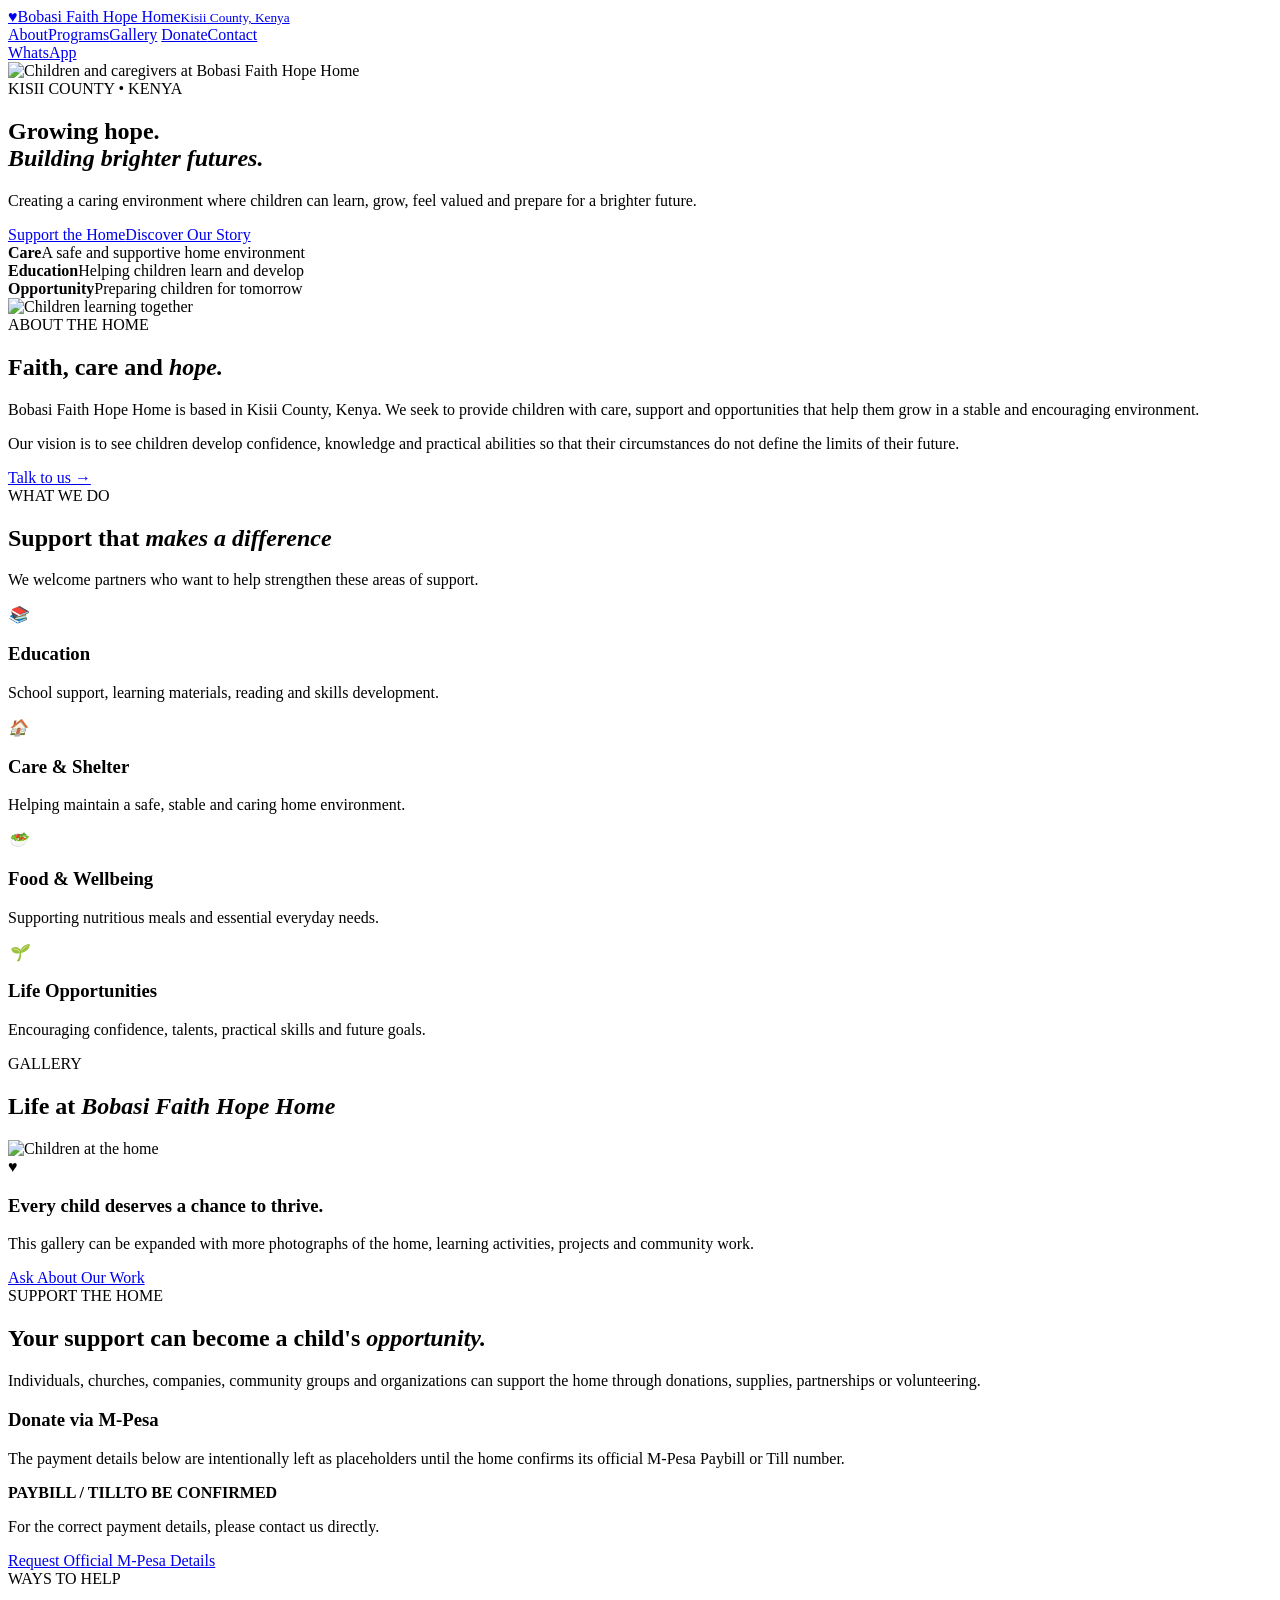
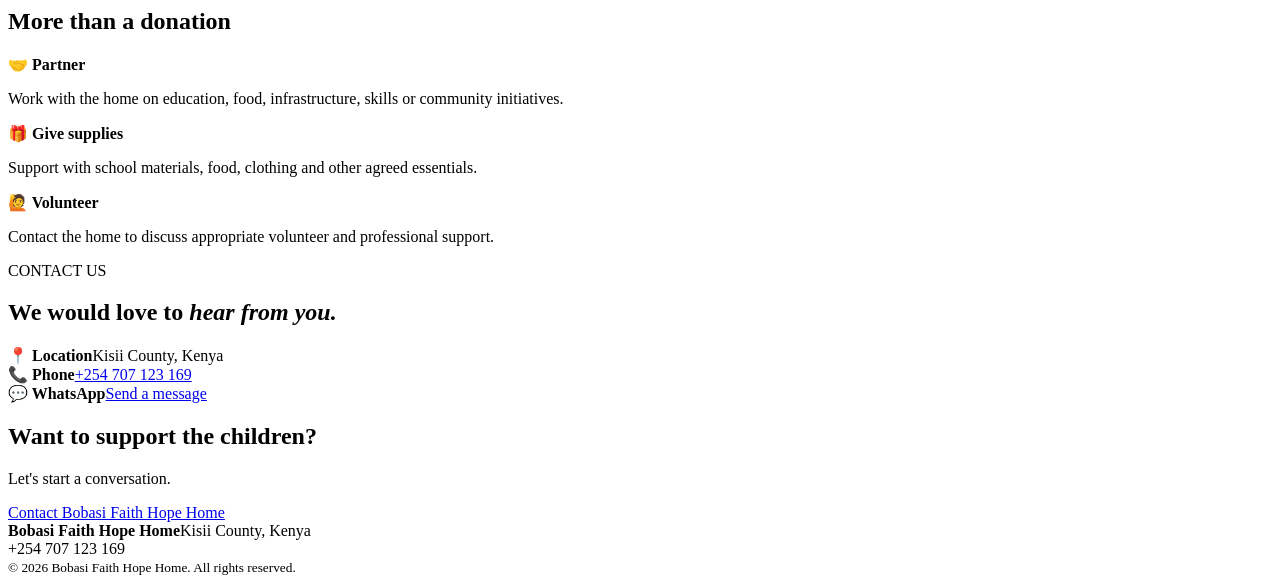
==== index.html @ 1022d913 "Add index.html" ====
<!doctype html>
<html lang="en">
<head>
<meta charset="utf-8">
<meta name="viewport" content="width=device-width,initial-scale=1">
<title>Bobasi Faith Hope Home | Kisii County</title>
<meta name="description" content="Bobasi Faith Hope Home — a community home in Kisii County, Kenya supporting children with care, education and hope.">
<link rel="stylesheet" href="style.css">
</head>
<body>
<header class="top">
  <div class="nav">
    <a class="logo" href="#home"><b>♥</b><span>Bobasi Faith Hope Home<small>Kisii County, Kenya</small></span></a>
    <nav>
      <a href="#about">About</a><a href="#programs">Programs</a><a href="#gallery">Gallery</a>
      <a href="#donate">Donate</a><a href="#contact">Contact</a>
    </nav>
    <a class="btn small" href="https://wa.me/254707123169" target="_blank">WhatsApp</a>
  </div>
</header>
<main>
<section class="hero" id="home">
  <img src="assets/home-children.jpg" alt="Children and caregivers at Bobasi Faith Hope Home">
  <div class="shade"></div>
  <div class="heroText">
    <div class="tag">KISII COUNTY • KENYA</div>
    <h1>Growing hope.<br><em>Building brighter futures.</em></h1>
    <p>Creating a caring environment where children can learn, grow, feel valued and prepare for a brighter future.</p>
    <div class="actions"><a class="btn" href="#donate">Support the Home</a><a class="btn ghost" href="#about">Discover Our Story</a></div>
  </div>
</section>
<section class="trust">
  <div><strong>Care</strong><span>A safe and supportive home environment</span></div>
  <div><strong>Education</strong><span>Helping children learn and develop</span></div>
  <div><strong>Opportunity</strong><span>Preparing children for tomorrow</span></div>
</section>
<section class="section split" id="about">
  <div class="photo"><img src="assets/home-children.jpg" alt="Children learning together"></div>
  <div>
    <div class="tag dark">ABOUT THE HOME</div>
    <h2>Faith, care and <em>hope.</em></h2>
    <p>Bobasi Faith Hope Home is based in Kisii County, Kenya. We seek to provide children with care, support and opportunities that help them grow in a stable and encouraging environment.</p>
    <p>Our vision is to see children develop confidence, knowledge and practical abilities so that their circumstances do not define the limits of their future.</p>
    <a class="link" href="#contact">Talk to us →</a>
  </div>
</section>
<section class="section pale" id="programs">
  <div class="center"><div class="tag dark">WHAT WE DO</div><h2>Support that <em>makes a difference</em></h2><p>We welcome partners who want to help strengthen these areas of support.</p></div>
  <div class="cards">
    <article><i>📚</i><h3>Education</h3><p>School support, learning materials, reading and skills development.</p></article>
    <article><i>🏠</i><h3>Care & Shelter</h3><p>Helping maintain a safe, stable and caring home environment.</p></article>
    <article><i>🥗</i><h3>Food & Wellbeing</h3><p>Supporting nutritious meals and essential everyday needs.</p></article>
    <article><i>🌱</i><h3>Life Opportunities</h3><p>Encouraging confidence, talents, practical skills and future goals.</p></article>
  </div>
</section>
<section class="section" id="gallery">
  <div class="center"><div class="tag dark">GALLERY</div><h2>Life at <em>Bobasi Faith Hope Home</em></h2></div>
  <div class="gallery"><img src="assets/home-children.jpg" alt="Children at the home"><div class="galleryCard"><span>♥</span><h3>Every child deserves a chance to thrive.</h3><p>This gallery can be expanded with more photographs of the home, learning activities, projects and community work.</p><a class="btn" href="https://wa.me/254707123169?text=Hello%20Bobasi%20Faith%20Hope%20Home%2C%20I%20would%20like%20to%20share%20or%20request%20more%20information%20about%20the%20home." target="_blank">Ask About Our Work</a></div></div>
</section>
<section class="donate" id="donate">
  <div class="donateInner">
    <div>
      <div class="tag">SUPPORT THE HOME</div>
      <h2>Your support can become a child's <em>opportunity.</em></h2>
      <p>Individuals, churches, companies, community groups and organizations can support the home through donations, supplies, partnerships or volunteering.</p>
    </div>
    <div class="donateBox">
      <h3>Donate via M-Pesa</h3>
      <p class="note">The payment details below are intentionally left as placeholders until the home confirms its official M-Pesa Paybill or Till number.</p>
      <div class="mpesa"><b>PAYBILL / TILL</b><strong>TO BE CONFIRMED</strong></div>
      <p>For the correct payment details, please contact us directly.</p>
      <a class="btn" href="https://wa.me/254707123169?text=Hello%20Bobasi%20Faith%20Hope%20Home%2C%20please%20send%20me%20the%20official%20M-Pesa%20donation%20details." target="_blank">Request Official M-Pesa Details</a>
    </div>
  </div>
</section>
<section class="section">
  <div class="center"><div class="tag dark">WAYS TO HELP</div><h2>More than a donation</h2></div>
  <div class="help">
    <div><b>🤝 Partner</b><p>Work with the home on education, food, infrastructure, skills or community initiatives.</p></div>
    <div><b>🎁 Give supplies</b><p>Support with school materials, food, clothing and other agreed essentials.</p></div>
    <div><b>🙋 Volunteer</b><p>Contact the home to discuss appropriate volunteer and professional support.</p></div>
  </div>
</section>
<section class="contact" id="contact">
  <div class="section">
    <div class="center"><div class="tag">CONTACT US</div><h2>We would love to <em>hear from you.</em></h2></div>
    <div class="contactGrid">
      <div><b>📍 Location</b><span>Kisii County, Kenya</span></div>
      <div><b>📞 Phone</b><a href="tel:+254707123169">+254 707 123 169</a></div>
      <div><b>💬 WhatsApp</b><a href="https://wa.me/254707123169" target="_blank">Send a message</a></div>
    </div>
  </div>
</section>
<section class="cta"><h2>Want to support the children?</h2><p>Let's start a conversation.</p><a class="btn" href="https://wa.me/254707123169?text=Hello%20Bobasi%20Faith%20Hope%20Home%2C%20I%20would%20like%20to%20support%20the%20children." target="_blank">Contact Bobasi Faith Hope Home</a></section>
</main>
<footer><div><b>Bobasi Faith Hope Home</b><span>Kisii County, Kenya</span></div><div>+254 707 123 169</div><small>© 2026 Bobasi Faith Hope Home. All rights reserved.</small></footer>
</body>
</html>
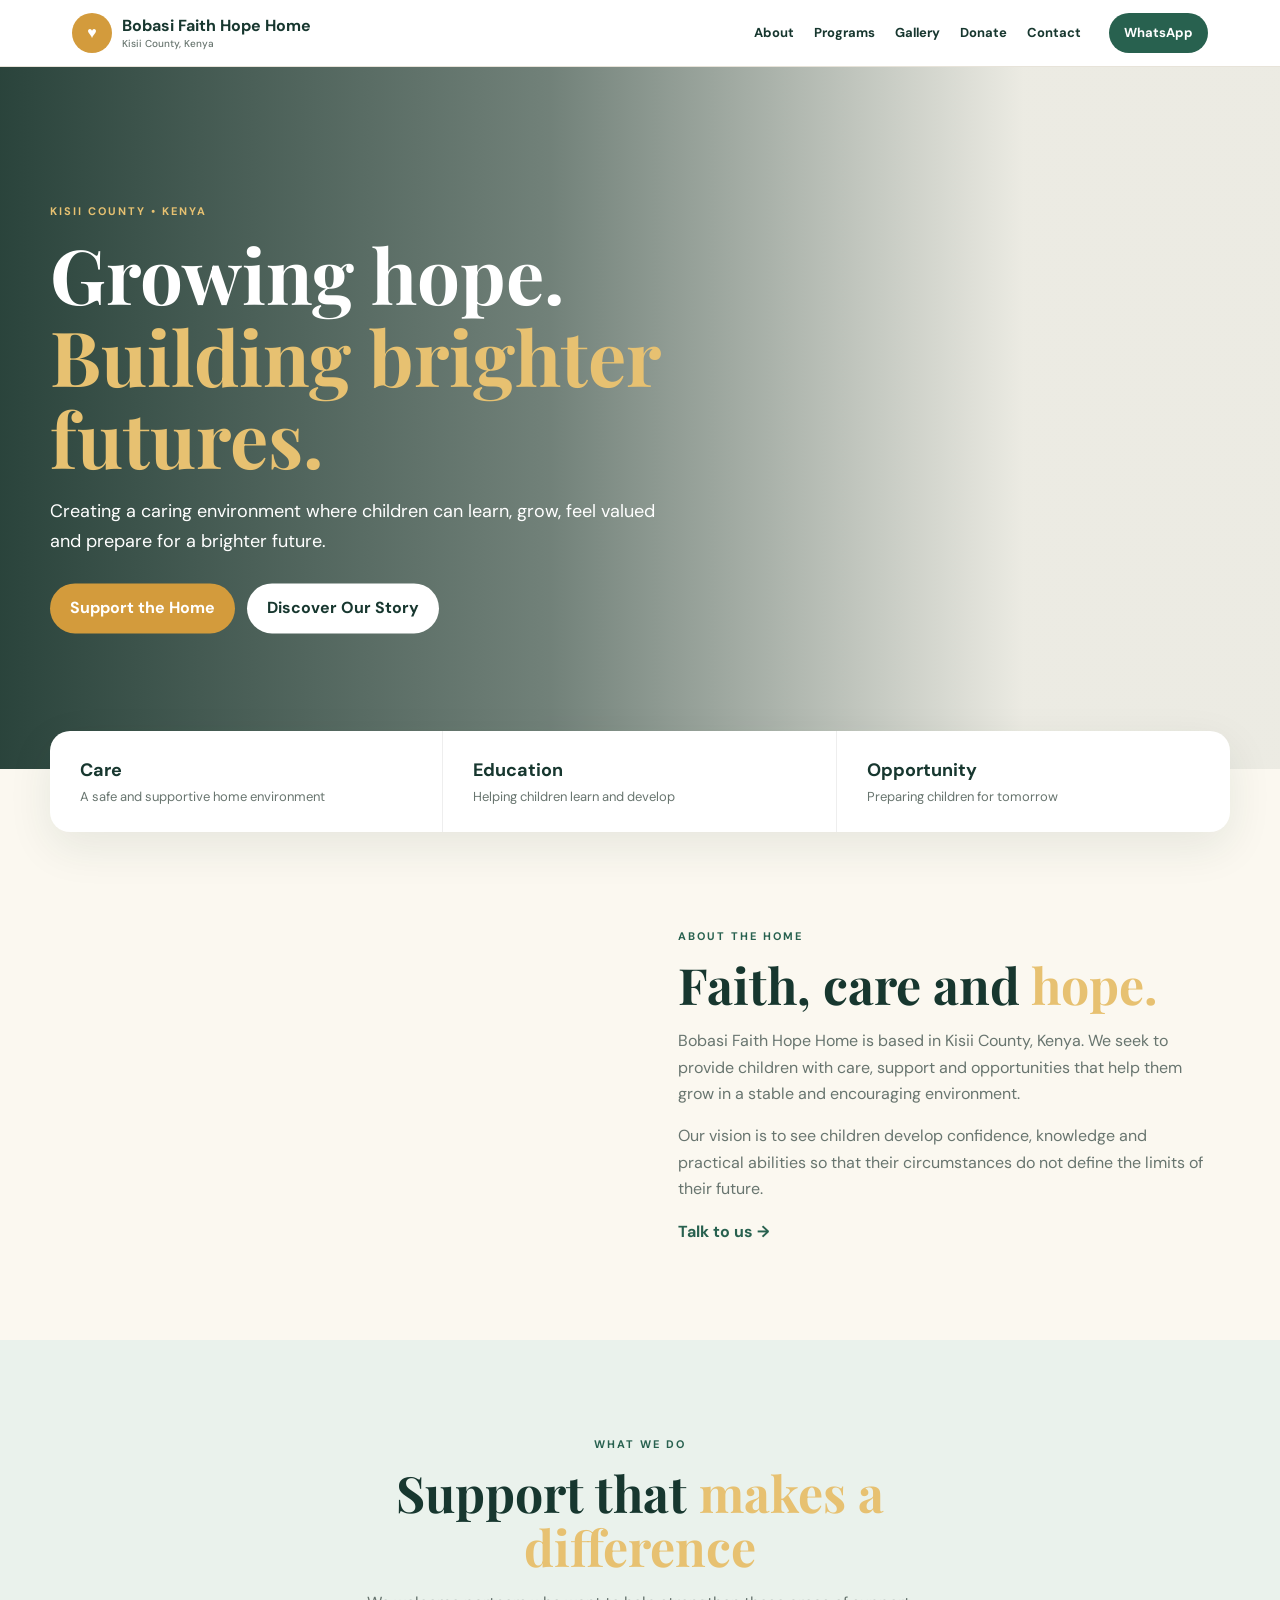
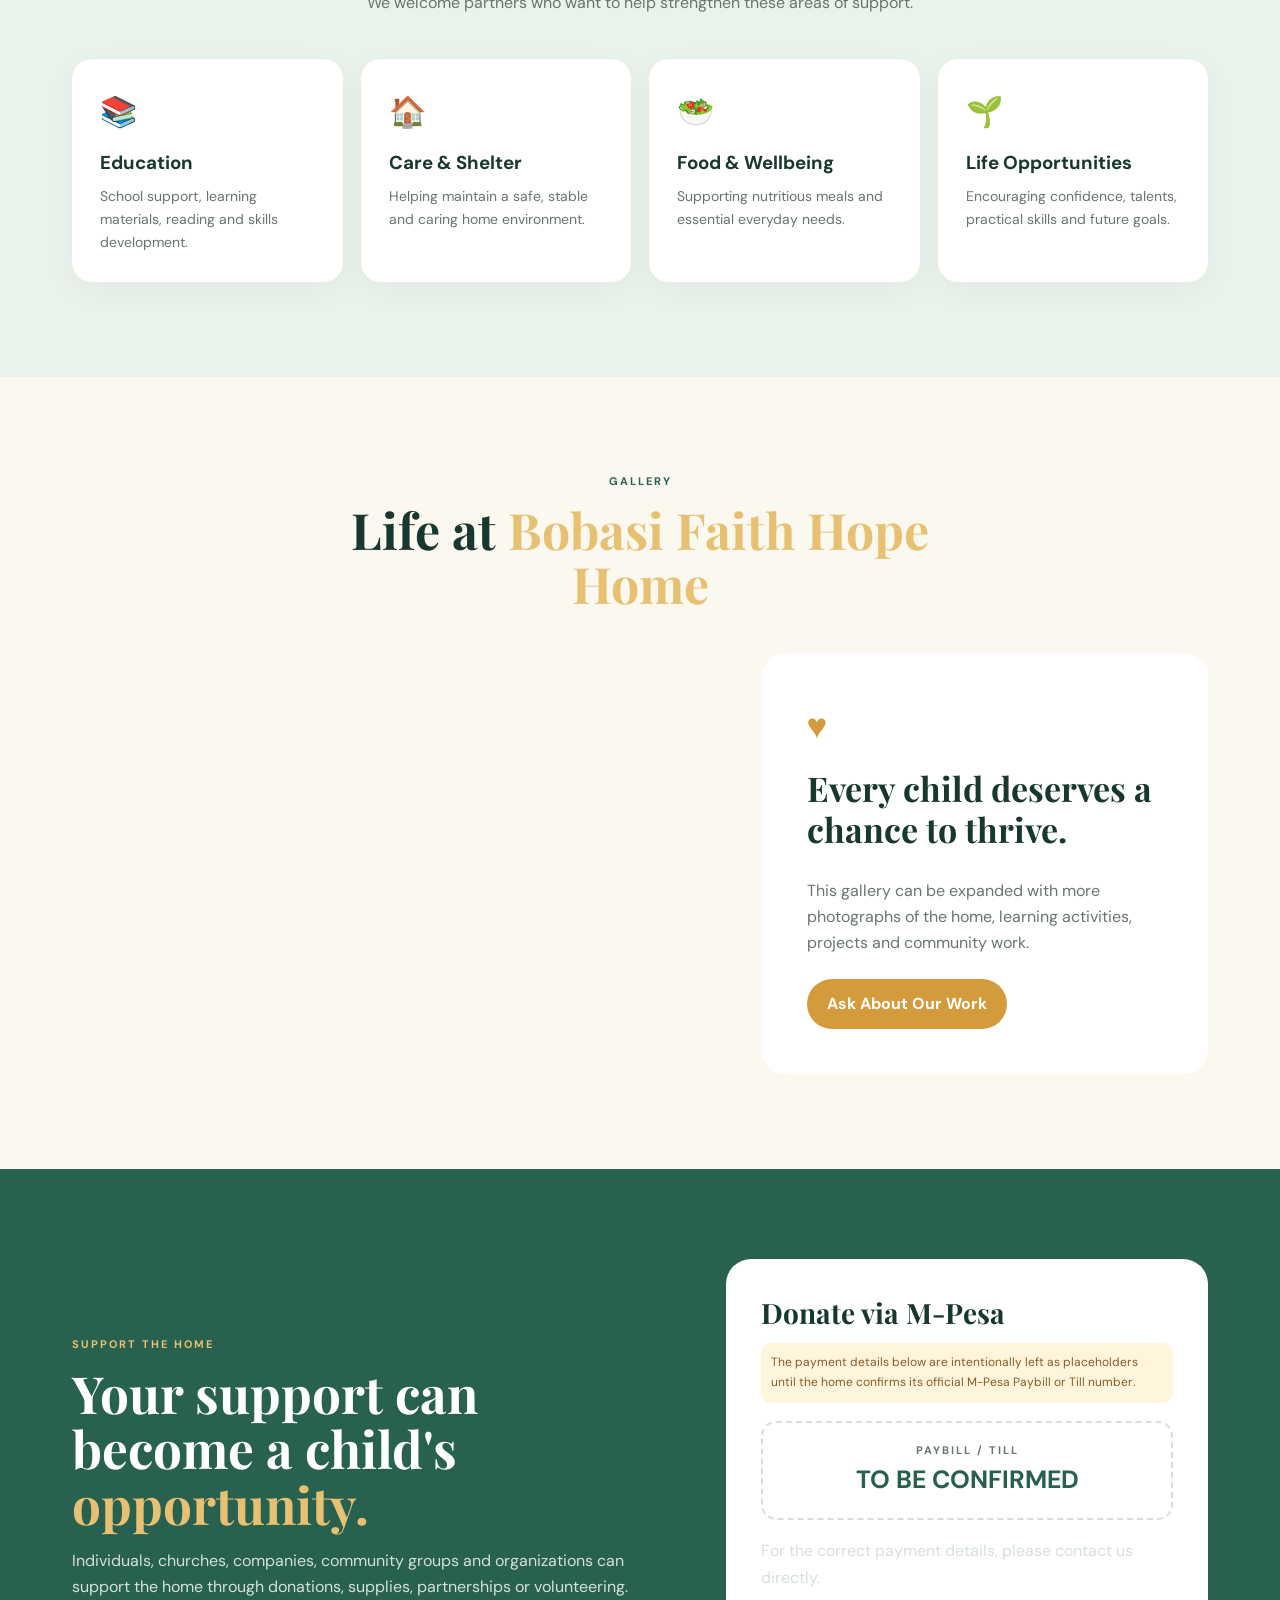
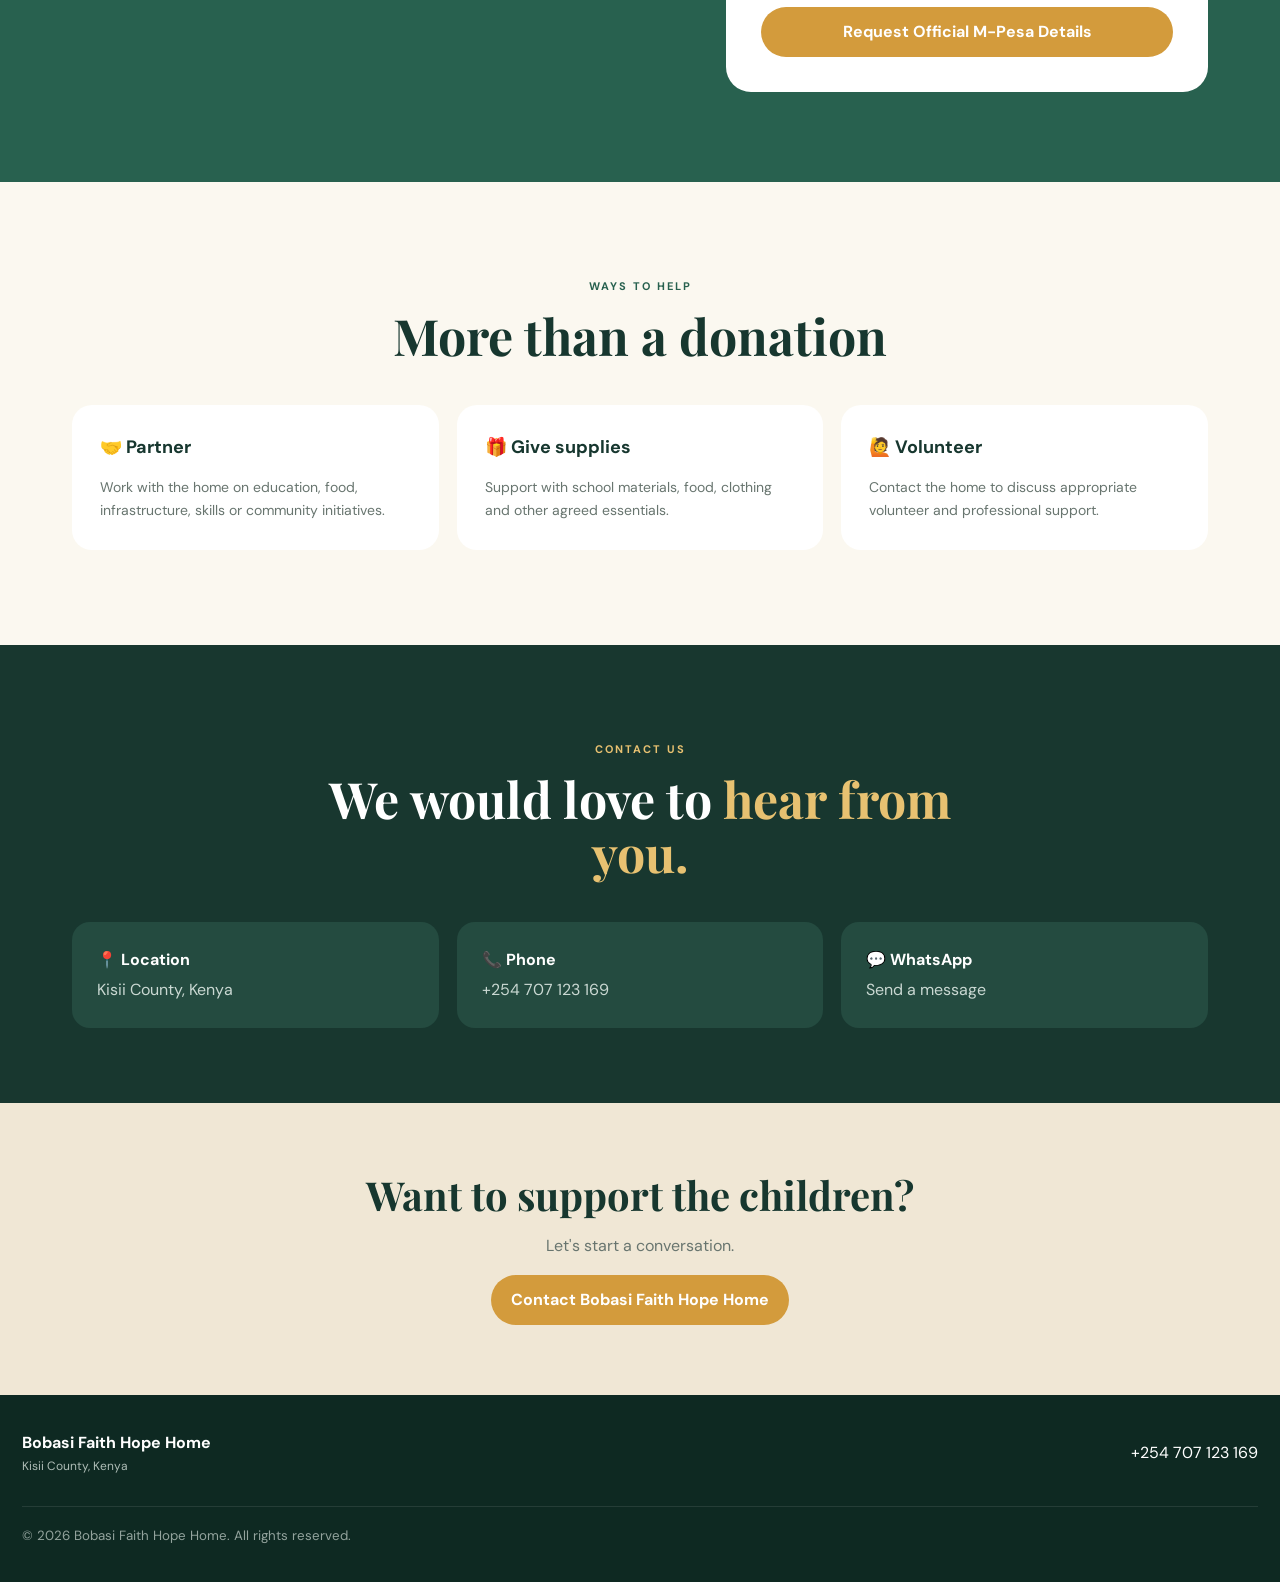
==== commit a7d55cfa: "Make homepage work without missing image" ====
--- a/index.html
+++ b/index.html
@@ -20,7 +20,7 @@
 </header>
 <main>
 <section class="hero" id="home">
-  <img src="assets/home-children.jpg" alt="Children and caregivers at Bobasi Faith Hope Home">
+  <div class="heroVisual" aria-label="Bobasi Faith Hope Home"></div>
   <div class="shade"></div>
   <div class="heroText">
     <div class="tag">KISII COUNTY • KENYA</div>
@@ -35,7 +35,7 @@
   <div><strong>Opportunity</strong><span>Preparing children for tomorrow</span></div>
 </section>
 <section class="section split" id="about">
-  <div class="photo"><img src="assets/home-children.jpg" alt="Children learning together"></div>
+  <div class="photo photoVisual" aria-label="Bobasi Faith Hope Home"></div>
   <div>
     <div class="tag dark">ABOUT THE HOME</div>
     <h2>Faith, care and <em>hope.</em></h2>
@@ -55,7 +55,7 @@
 </section>
 <section class="section" id="gallery">
   <div class="center"><div class="tag dark">GALLERY</div><h2>Life at <em>Bobasi Faith Hope Home</em></h2></div>
-  <div class="gallery"><img src="assets/home-children.jpg" alt="Children at the home"><div class="galleryCard"><span>♥</span><h3>Every child deserves a chance to thrive.</h3><p>This gallery can be expanded with more photographs of the home, learning activities, projects and community work.</p><a class="btn" href="https://wa.me/254707123169?text=Hello%20Bobasi%20Faith%20Hope%20Home%2C%20I%20would%20like%20to%20share%20or%20request%20more%20information%20about%20the%20home." target="_blank">Ask About Our Work</a></div></div>
+  <div class="gallery"><div class="galleryVisual" aria-label="Bobasi Faith Hope Home"></div><div class="galleryCard"><span>♥</span><h3>Every child deserves a chance to thrive.</h3><p>This gallery can be expanded with more photographs of the home, learning activities, projects and community work.</p><a class="btn" href="https://wa.me/254707123169?text=Hello%20Bobasi%20Faith%20Hope%20Home%2C%20I%20would%20like%20to%20share%20or%20request%20more%20information%20about%20the%20home." target="_blank">Ask About Our Work</a></div></div>
 </section>
 <section class="donate" id="donate">
   <div class="donateInner">
--- a/style.css
+++ b/style.css
@@ -0,0 +1,5 @@
+@import url('https://fonts.googleapis.com/css2?family=DM+Sans:wght@400;500;600;700&family=Playfair+Display:wght@600;700&display=swap');
+:root{--ink:#17372f;--green:#28614f;--gold:#d39b3c;--cream:#fbf8f0;--pale:#eaf2ec;--muted:#68756f}
+*{box-sizing:border-box}html{scroll-behavior:smooth}body{margin:0;font-family:"DM Sans",Arial,sans-serif;color:var(--ink);background:var(--cream);line-height:1.65}.top{position:sticky;top:0;z-index:50;background:#fffffff2;backdrop-filter:blur(10px);border-bottom:1px solid #e7e3d9}.nav{max-width:1180px;margin:auto;padding:13px 22px;display:flex;align-items:center;gap:28px}.logo{display:flex;align-items:center;gap:10px;text-decoration:none;color:var(--ink);font-weight:700;line-height:1.1}.logo b{display:grid;place-items:center;width:40px;height:40px;border-radius:50%;background:var(--gold);color:white}.logo small{display:block;color:var(--muted);font-size:10px;margin-top:4px;font-weight:500}.nav nav{margin-left:auto;display:flex;gap:20px}.nav nav a{color:var(--ink);text-decoration:none;font-size:13px;font-weight:700}.btn{display:inline-flex;align-items:center;justify-content:center;background:var(--gold);color:#fff;text-decoration:none;border-radius:999px;padding:12px 20px;font-weight:700;border:0}.btn.small{padding:9px 15px;font-size:13px;background:var(--green)}.btn.ghost{background:#fff;color:var(--ink)}.hero{height:min(720px,78vh);min-height:570px;position:relative;overflow:hidden}.hero>img{width:100%;height:100%;object-fit:cover}.shade{position:absolute;inset:0;background:linear-gradient(90deg,#09271fdc 0%,#09271f91 43%,#09271f10 80%)}.heroText{position:absolute;z-index:2;top:50%;transform:translateY(-50%);left:max(22px,calc((100% - 1180px)/2));max-width:680px;color:#fff}.tag{letter-spacing:2px;font-size:11px;font-weight:700;color:#e7c171;margin-bottom:13px}.tag.dark{color:var(--green)}h1,h2{font-family:"Playfair Display",serif;line-height:1.08;margin:0}h1{font-size:clamp(44px,6vw,76px)}h1 em,h2 em{font-style:normal;color:#e7c171}.heroText p{font-size:18px;max-width:620px}.actions{display:flex;gap:12px;margin-top:26px}.trust{max-width:1180px;margin:-38px auto 0;position:relative;z-index:5;background:white;border-radius:20px;box-shadow:0 15px 45px #17372f17;display:grid;grid-template-columns:repeat(3,1fr);overflow:hidden}.trust div{padding:25px 30px;border-right:1px solid #eee}.trust div:last-child{border:0}.trust strong,.trust span{display:block}.trust strong{font-size:18px}.trust span{font-size:13px;color:var(--muted)}.section{max-width:1180px;margin:auto;padding:95px 22px}.split{display:grid;grid-template-columns:1fr 1fr;gap:75px;align-items:center}.photo{overflow:hidden;border-radius:25px;box-shadow:0 15px 45px #17372f18}.photo img{width:100%;display:block;aspect-ratio:4/3;object-fit:cover}.section h2,.center h2{font-size:clamp(35px,4vw,50px)}.section p{color:var(--muted)}.link{color:var(--green);font-weight:700;text-decoration:none}.pale{max-width:none;background:var(--pale);padding-left:max(22px,calc((100% - 1136px)/2));padding-right:max(22px,calc((100% - 1136px)/2))}.center{text-align:center;max-width:700px;margin:0 auto 42px}.center p{margin-bottom:0}.cards{display:grid;grid-template-columns:repeat(4,1fr);gap:18px}.cards article{background:white;border-radius:20px;padding:28px;box-shadow:0 8px 30px #17372f0b}.cards i{font-style:normal;font-size:30px}.cards h3{margin:12px 0 6px}.cards p{font-size:14px;margin:0}.gallery{display:grid;grid-template-columns:1.5fr 1fr;gap:20px}.gallery>img{width:100%;height:100%;min-height:430px;object-fit:cover;border-radius:24px}.galleryCard{background:#fff;border-radius:24px;padding:45px;display:flex;flex-direction:column;justify-content:center}.galleryCard span{font-size:35px;color:var(--gold)}.galleryCard h3{font:700 34px/1.2 "Playfair Display",serif;margin:12px 0}.galleryCard p{margin-bottom:22px}.galleryCard .btn{align-self:flex-start}.donate{background:var(--green);color:white}.donateInner{max-width:1180px;margin:auto;padding:90px 22px;display:grid;grid-template-columns:1.1fr .9fr;gap:65px;align-items:center}.donate h2{font-size:clamp(36px,4vw,54px)}.donate p{color:#d6e0db}.donateBox{background:white;color:var(--ink);padding:35px;border-radius:25px}.donateBox h3{font:700 28px "Playfair Display",serif;margin:0}.donateBox .note{font-size:12px;color:#8a5b25;background:#fff4dc;padding:10px;border-radius:10px}.mpesa{border:2px dashed #d7ddd8;border-radius:15px;padding:18px;text-align:center;margin:18px 0}.mpesa b{display:block;font-size:11px;letter-spacing:2px;color:var(--muted)}.mpesa strong{font-size:25px;color:var(--green)}.donateBox .btn{width:100%}.help{display:grid;grid-template-columns:repeat(3,1fr);gap:18px}.help>div{background:white;border-radius:20px;padding:28px}.help b{font-size:18px}.help p{font-size:14px;margin-bottom:0}.contact{background:#18372f;color:white}.contact .section{padding-bottom:75px}.contact h2{color:white}.contactGrid{display:grid;grid-template-columns:repeat(3,1fr);gap:18px}.contactGrid>div{background:#244b40;padding:25px;border-radius:18px}.contactGrid b,.contactGrid span,.contactGrid a{display:block}.contactGrid span,.contactGrid a{color:#cad8d2;text-decoration:none;margin-top:4px}.cta{text-align:center;padding:70px 22px;background:#f0e7d5}.cta h2{font-size:40px}.cta p{color:var(--muted)}footer{background:#0e2922;color:white;padding:35px 22px;display:flex;align-items:center;gap:30px;flex-wrap:wrap}footer div:first-child{margin-right:auto}footer span{display:block;color:#aebcb6;font-size:12px}footer small{width:100%;border-top:1px solid #ffffff18;padding-top:18px;color:#93a39d}
+@media(max-width:900px){.nav nav{display:none}.nav .btn{margin-left:auto}.trust{margin:0 18px;grid-template-columns:1fr}.trust div{border-right:0;border-bottom:1px solid #eee}.split,.donateInner{grid-template-columns:1fr;gap:35px}.cards{grid-template-columns:repeat(2,1fr)}.gallery{grid-template-columns:1fr}.help,.contactGrid{grid-template-columns:1fr}.gallery>img{min-height:320px}.donateInner{padding-top:70px;padding-bottom:70px}}
+@media(max-width:560px){.nav{padding:10px 15px}.logo{font-size:13px}.hero{min-height:620px}.shade{background:linear-gradient(90deg,#09271fe8,#09271f35)}.heroText{left:20px;right:20px}.heroText p{font-size:16px}.actions{flex-direction:column;align-items:flex-start}.section{padding:65px 18px}.cards{grid-template-columns:1fr}.donateInner{padding-left:18px;padding-right:18px}.galleryCard,.donateBox{padding:28px}footer{flex-direction:column;align-items:flex-start}footer div:first-child{margin-right:0}}
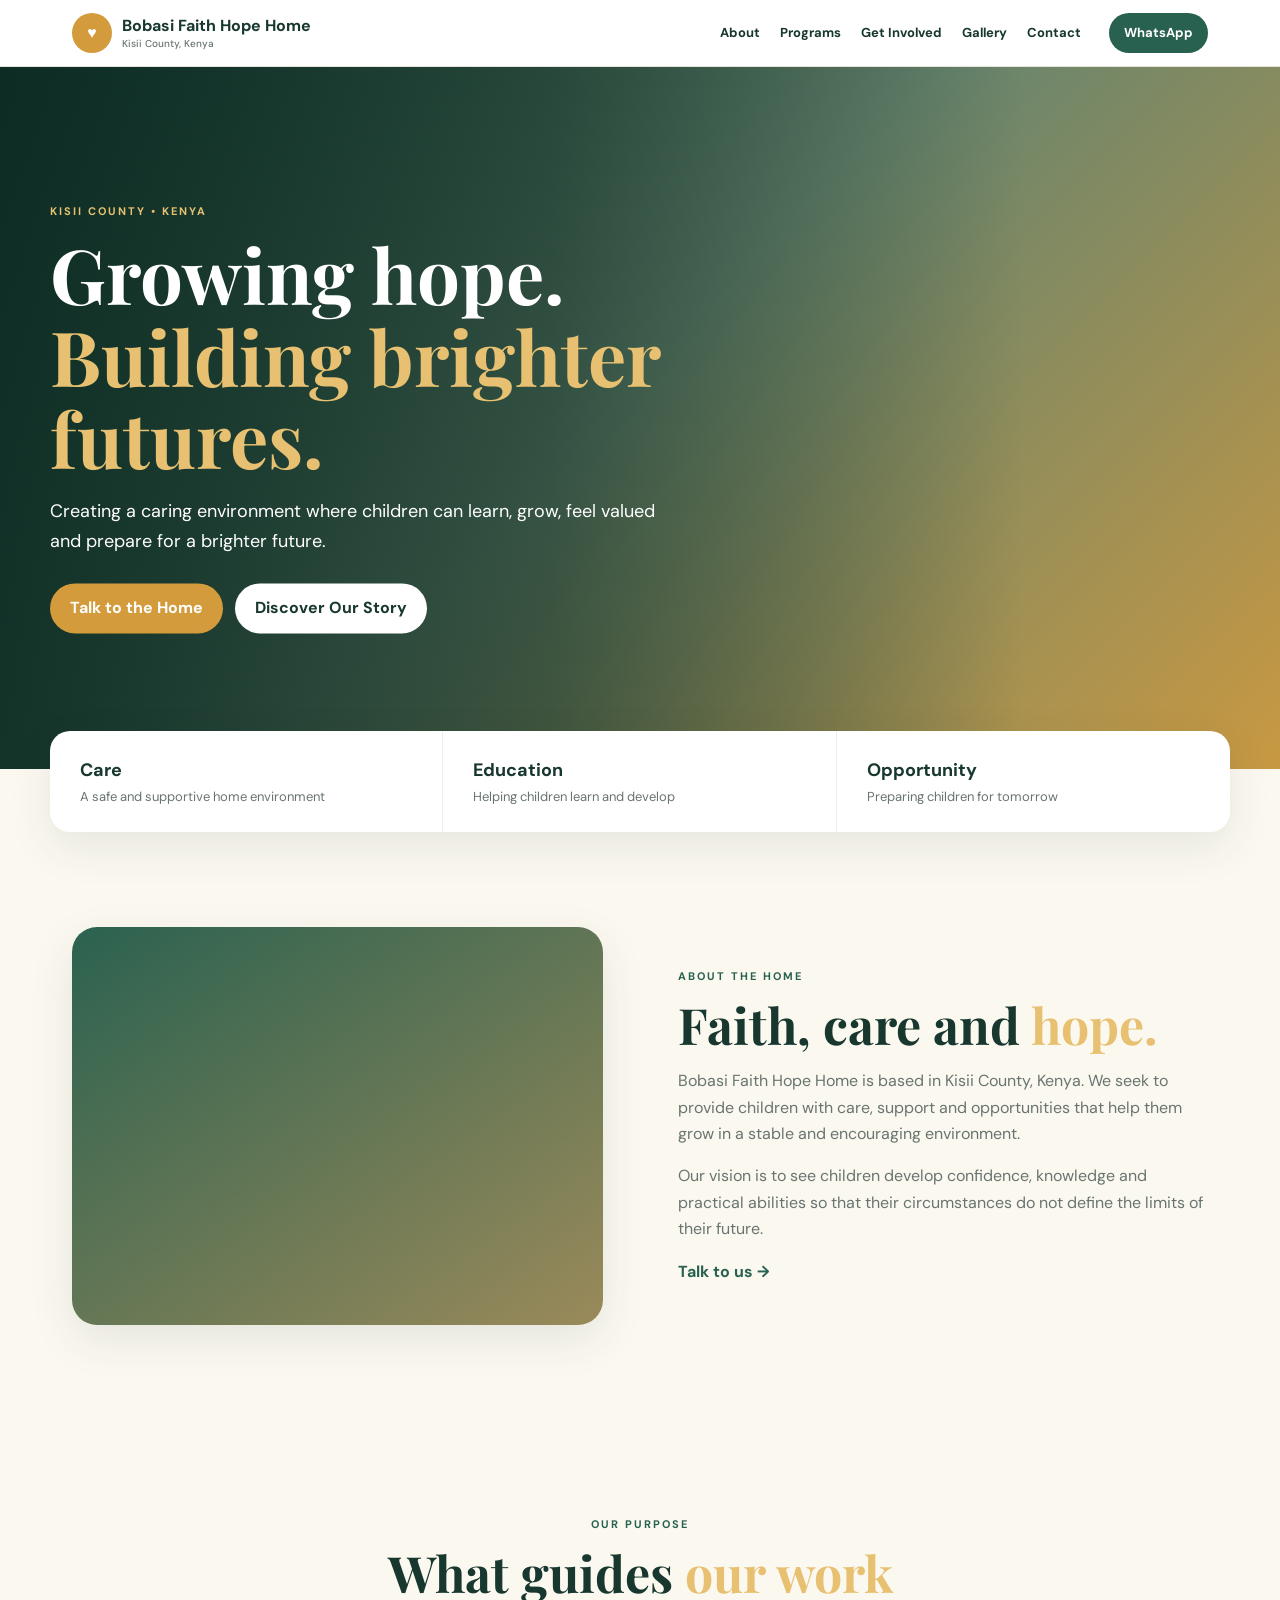
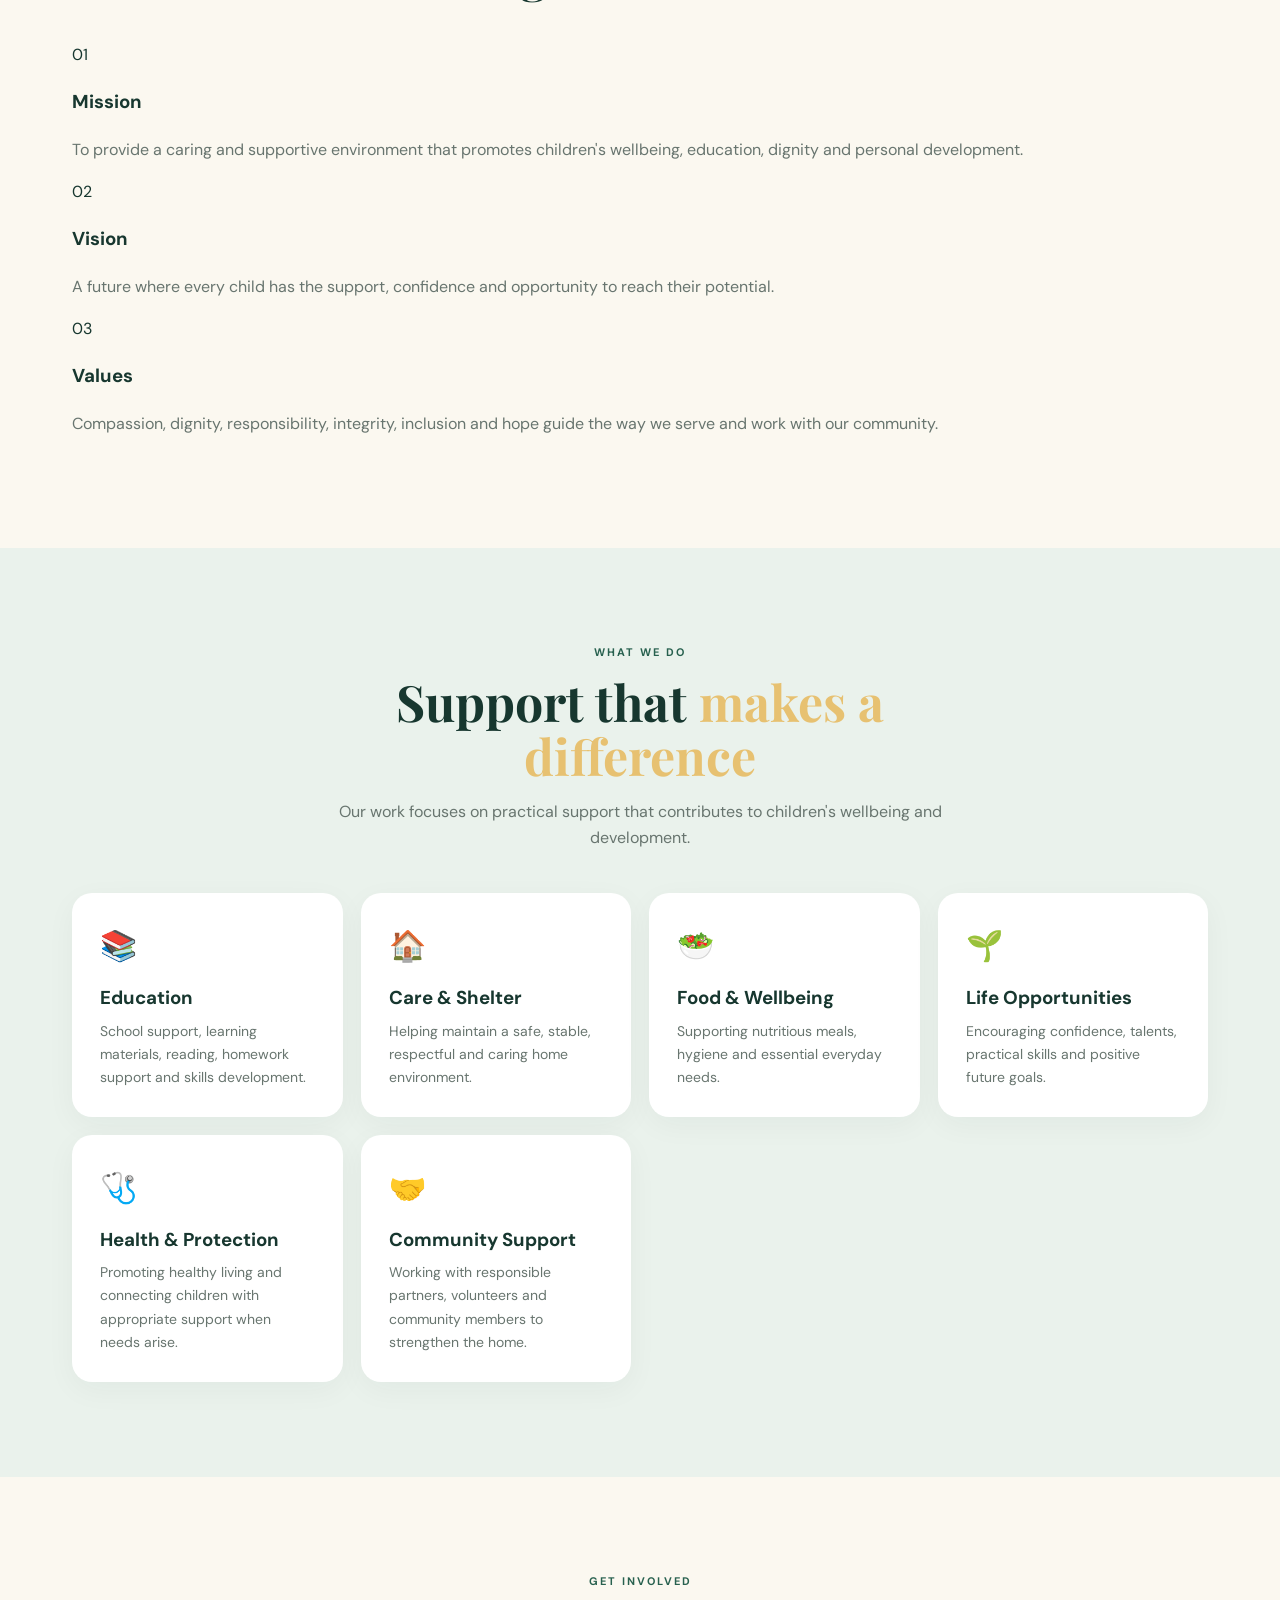
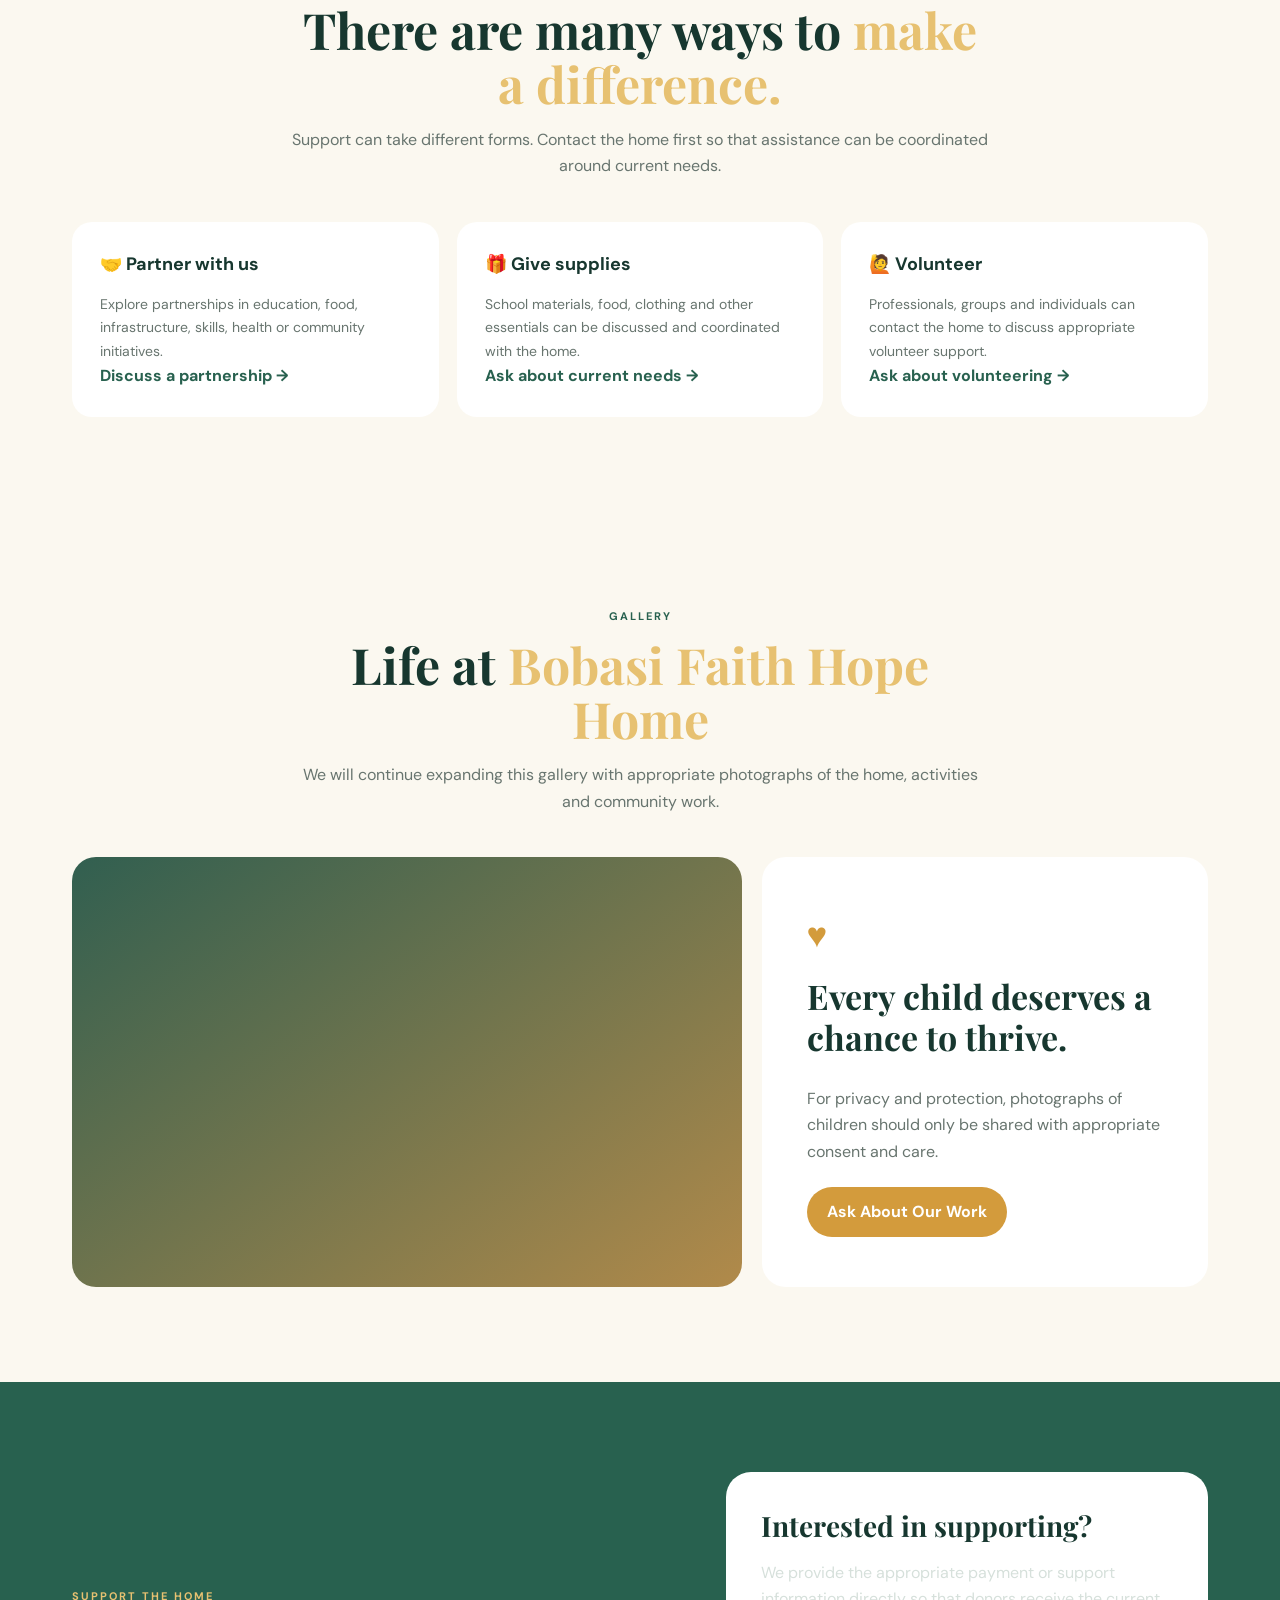
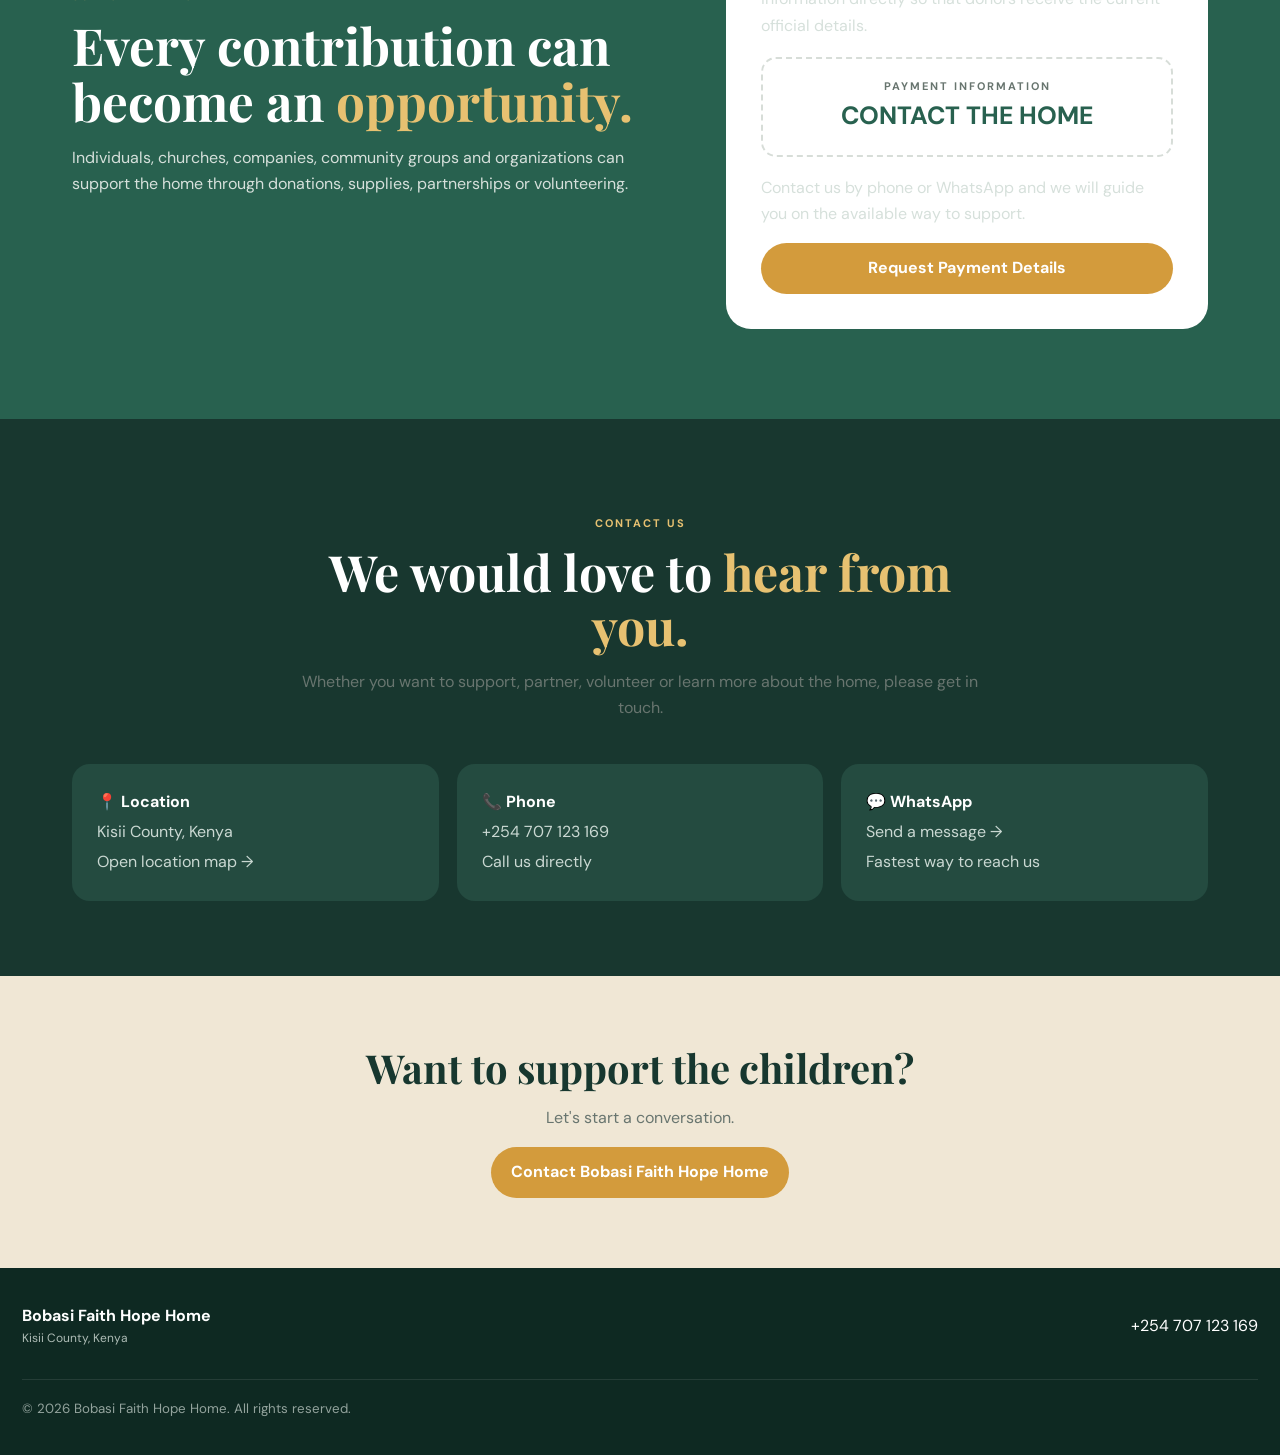
==== commit 4d9b66ee: "Improve home content, programs, support and contact sections" ====
--- a/index.html
+++ b/index.html
@@ -1,98 +1,102 @@
 <!doctype html>
 <html lang="en">
 <head>
-<meta charset="utf-8">
-<meta name="viewport" content="width=device-width,initial-scale=1">
-<title>Bobasi Faith Hope Home | Kisii County</title>
-<meta name="description" content="Bobasi Faith Hope Home — a community home in Kisii County, Kenya supporting children with care, education and hope.">
+<meta charset="utf-8"><meta name="viewport" content="width=device-width,initial-scale=1">
+<title>Bobasi Faith Hope Home | Kisii County, Kenya</title>
+<meta name="description" content="Bobasi Faith Hope Home in Kisii County, Kenya — providing care, education, wellbeing and opportunities for children.">
 <link rel="stylesheet" href="style.css">
 </head>
 <body>
 <header class="top">
   <div class="nav">
     <a class="logo" href="#home"><b>♥</b><span>Bobasi Faith Hope Home<small>Kisii County, Kenya</small></span></a>
-    <nav>
-      <a href="#about">About</a><a href="#programs">Programs</a><a href="#gallery">Gallery</a>
-      <a href="#donate">Donate</a><a href="#contact">Contact</a>
-    </nav>
+    <nav><a href="#about">About</a><a href="#programs">Programs</a><a href="#involve">Get Involved</a><a href="#gallery">Gallery</a><a href="#contact">Contact</a></nav>
     <a class="btn small" href="https://wa.me/254707123169" target="_blank">WhatsApp</a>
   </div>
 </header>
+
 <main>
 <section class="hero" id="home">
-  <div class="heroVisual" aria-label="Bobasi Faith Hope Home"></div>
-  <div class="shade"></div>
+  <div class="heroVisual" aria-label="Bobasi Faith Hope Home"></div><div class="shade"></div>
   <div class="heroText">
     <div class="tag">KISII COUNTY • KENYA</div>
     <h1>Growing hope.<br><em>Building brighter futures.</em></h1>
     <p>Creating a caring environment where children can learn, grow, feel valued and prepare for a brighter future.</p>
-    <div class="actions"><a class="btn" href="#donate">Support the Home</a><a class="btn ghost" href="#about">Discover Our Story</a></div>
+    <div class="actions"><a class="btn" href="#contact">Talk to the Home</a><a class="btn ghost" href="#about">Discover Our Story</a></div>
   </div>
 </section>
+
 <section class="trust">
   <div><strong>Care</strong><span>A safe and supportive home environment</span></div>
   <div><strong>Education</strong><span>Helping children learn and develop</span></div>
   <div><strong>Opportunity</strong><span>Preparing children for tomorrow</span></div>
 </section>
+
 <section class="section split" id="about">
   <div class="photo photoVisual" aria-label="Bobasi Faith Hope Home"></div>
   <div>
-    <div class="tag dark">ABOUT THE HOME</div>
-    <h2>Faith, care and <em>hope.</em></h2>
+    <div class="tag dark">ABOUT THE HOME</div><h2>Faith, care and <em>hope.</em></h2>
     <p>Bobasi Faith Hope Home is based in Kisii County, Kenya. We seek to provide children with care, support and opportunities that help them grow in a stable and encouraging environment.</p>
     <p>Our vision is to see children develop confidence, knowledge and practical abilities so that their circumstances do not define the limits of their future.</p>
     <a class="link" href="#contact">Talk to us →</a>
   </div>
 </section>
-<section class="section pale" id="programs">
-  <div class="center"><div class="tag dark">WHAT WE DO</div><h2>Support that <em>makes a difference</em></h2><p>We welcome partners who want to help strengthen these areas of support.</p></div>
-  <div class="cards">
-    <article><i>📚</i><h3>Education</h3><p>School support, learning materials, reading and skills development.</p></article>
-    <article><i>🏠</i><h3>Care & Shelter</h3><p>Helping maintain a safe, stable and caring home environment.</p></article>
-    <article><i>🥗</i><h3>Food & Wellbeing</h3><p>Supporting nutritious meals and essential everyday needs.</p></article>
-    <article><i>🌱</i><h3>Life Opportunities</h3><p>Encouraging confidence, talents, practical skills and future goals.</p></article>
+
+<section class="section values">
+  <div class="center"><div class="tag dark">OUR PURPOSE</div><h2>What guides <em>our work</em></h2></div>
+  <div class="valueGrid">
+    <div><span>01</span><h3>Mission</h3><p>To provide a caring and supportive environment that promotes children's wellbeing, education, dignity and personal development.</p></div>
+    <div><span>02</span><h3>Vision</h3><p>A future where every child has the support, confidence and opportunity to reach their potential.</p></div>
+    <div><span>03</span><h3>Values</h3><p>Compassion, dignity, responsibility, integrity, inclusion and hope guide the way we serve and work with our community.</p></div>
   </div>
 </section>
+
+<section class="section pale" id="programs">
+  <div class="center"><div class="tag dark">WHAT WE DO</div><h2>Support that <em>makes a difference</em></h2><p>Our work focuses on practical support that contributes to children's wellbeing and development.</p></div>
+  <div class="cards">
+    <article><i>📚</i><h3>Education</h3><p>School support, learning materials, reading, homework support and skills development.</p></article>
+    <article><i>🏠</i><h3>Care & Shelter</h3><p>Helping maintain a safe, stable, respectful and caring home environment.</p></article>
+    <article><i>🥗</i><h3>Food & Wellbeing</h3><p>Supporting nutritious meals, hygiene and essential everyday needs.</p></article>
+    <article><i>🌱</i><h3>Life Opportunities</h3><p>Encouraging confidence, talents, practical skills and positive future goals.</p></article>
+    <article><i>🩺</i><h3>Health & Protection</h3><p>Promoting healthy living and connecting children with appropriate support when needs arise.</p></article>
+    <article><i>🤝</i><h3>Community Support</h3><p>Working with responsible partners, volunteers and community members to strengthen the home.</p></article>
+  </div>
+</section>
+
+<section class="section" id="involve">
+  <div class="center"><div class="tag dark">GET INVOLVED</div><h2>There are many ways to <em>make a difference.</em></h2><p>Support can take different forms. Contact the home first so that assistance can be coordinated around current needs.</p></div>
+  <div class="help">
+    <div><b>🤝 Partner with us</b><p>Explore partnerships in education, food, infrastructure, skills, health or community initiatives.</p><a class="link" href="https://wa.me/254707123169?text=Hello%20Bobasi%20Faith%20Hope%20Home%2C%20I%20would%20like%20to%20discuss%20a%20partnership." target="_blank">Discuss a partnership →</a></div>
+    <div><b>🎁 Give supplies</b><p>School materials, food, clothing and other essentials can be discussed and coordinated with the home.</p><a class="link" href="https://wa.me/254707123169?text=Hello%20Bobasi%20Faith%20Hope%20Home%2C%20I%20would%20like%20to%20support%20with%20supplies." target="_blank">Ask about current needs →</a></div>
+    <div><b>🙋 Volunteer</b><p>Professionals, groups and individuals can contact the home to discuss appropriate volunteer support.</p><a class="link" href="https://wa.me/254707123169?text=Hello%20Bobasi%20Faith%20Hope%20Home%2C%20I%20would%20like%20to%20volunteer." target="_blank">Ask about volunteering →</a></div>
+  </div>
+</section>
+
 <section class="section" id="gallery">
-  <div class="center"><div class="tag dark">GALLERY</div><h2>Life at <em>Bobasi Faith Hope Home</em></h2></div>
-  <div class="gallery"><div class="galleryVisual" aria-label="Bobasi Faith Hope Home"></div><div class="galleryCard"><span>♥</span><h3>Every child deserves a chance to thrive.</h3><p>This gallery can be expanded with more photographs of the home, learning activities, projects and community work.</p><a class="btn" href="https://wa.me/254707123169?text=Hello%20Bobasi%20Faith%20Hope%20Home%2C%20I%20would%20like%20to%20share%20or%20request%20more%20information%20about%20the%20home." target="_blank">Ask About Our Work</a></div></div>
+  <div class="center"><div class="tag dark">GALLERY</div><h2>Life at <em>Bobasi Faith Hope Home</em></h2><p>We will continue expanding this gallery with appropriate photographs of the home, activities and community work.</p></div>
+  <div class="gallery"><div class="galleryVisual" aria-label="Bobasi Faith Hope Home"></div><div class="galleryCard"><span>♥</span><h3>Every child deserves a chance to thrive.</h3><p>For privacy and protection, photographs of children should only be shared with appropriate consent and care.</p><a class="btn" href="https://wa.me/254707123169?text=Hello%20Bobasi%20Faith%20Hope%20Home%2C%20I%20would%20like%20more%20information%20about%20the%20home." target="_blank">Ask About Our Work</a></div></div>
 </section>
-<section class="donate" id="donate">
+
+<section class="donate" id="support">
   <div class="donateInner">
-    <div>
-      <div class="tag">SUPPORT THE HOME</div>
-      <h2>Your support can become a child's <em>opportunity.</em></h2>
-      <p>Individuals, churches, companies, community groups and organizations can support the home through donations, supplies, partnerships or volunteering.</p>
-    </div>
-    <div class="donateBox">
-      <h3>Donate via M-Pesa</h3>
-      <p class="note">The payment details below are intentionally left as placeholders until the home confirms its official M-Pesa Paybill or Till number.</p>
-      <div class="mpesa"><b>PAYBILL / TILL</b><strong>TO BE CONFIRMED</strong></div>
-      <p>For the correct payment details, please contact us directly.</p>
-      <a class="btn" href="https://wa.me/254707123169?text=Hello%20Bobasi%20Faith%20Hope%20Home%2C%20please%20send%20me%20the%20official%20M-Pesa%20donation%20details." target="_blank">Request Official M-Pesa Details</a>
+    <div><div class="tag">SUPPORT THE HOME</div><h2>Every contribution can become an <em>opportunity.</em></h2><p>Individuals, churches, companies, community groups and organizations can support the home through donations, supplies, partnerships or volunteering.</p></div>
+    <div class="donateBox"><h3>Interested in supporting?</h3><p>We provide the appropriate payment or support information directly so that donors receive the current official details.</p><div class="mpesa"><b>PAYMENT INFORMATION</b><strong>CONTACT THE HOME</strong></div><p>Contact us by phone or WhatsApp and we will guide you on the available way to support.</p><a class="btn" href="https://wa.me/254707123169?text=Hello%20Bobasi%20Faith%20Hope%20Home%2C%20I%20would%20like%20to%20support%20the%20home.%20Please%20share%20the%20current%20payment%20details." target="_blank">Request Payment Details</a></div>
+  </div>
+</section>
+
+<section class="contact" id="contact">
+  <div class="section">
+    <div class="center"><div class="tag">CONTACT US</div><h2>We would love to <em>hear from you.</em></h2><p>Whether you want to support, partner, volunteer or learn more about the home, please get in touch.</p></div>
+    <div class="contactGrid">
+      <div><b>📍 Location</b><span>Kisii County, Kenya</span><a href="https://www.google.com/maps/search/?api=1&query=Kisii+County+Kenya" target="_blank">Open location map →</a></div>
+      <div><b>📞 Phone</b><a href="tel:+254707123169">+254 707 123 169</a><span>Call us directly</span></div>
+      <div><b>💬 WhatsApp</b><a href="https://wa.me/254707123169" target="_blank">Send a message →</a><span>Fastest way to reach us</span></div>
     </div>
   </div>
 </section>
-<section class="section">
-  <div class="center"><div class="tag dark">WAYS TO HELP</div><h2>More than a donation</h2></div>
-  <div class="help">
-    <div><b>🤝 Partner</b><p>Work with the home on education, food, infrastructure, skills or community initiatives.</p></div>
-    <div><b>🎁 Give supplies</b><p>Support with school materials, food, clothing and other agreed essentials.</p></div>
-    <div><b>🙋 Volunteer</b><p>Contact the home to discuss appropriate volunteer and professional support.</p></div>
-  </div>
-</section>
-<section class="contact" id="contact">
-  <div class="section">
-    <div class="center"><div class="tag">CONTACT US</div><h2>We would love to <em>hear from you.</em></h2></div>
-    <div class="contactGrid">
-      <div><b>📍 Location</b><span>Kisii County, Kenya</span></div>
-      <div><b>📞 Phone</b><a href="tel:+254707123169">+254 707 123 169</a></div>
-      <div><b>💬 WhatsApp</b><a href="https://wa.me/254707123169" target="_blank">Send a message</a></div>
-    </div>
-  </div>
-</section>
+
 <section class="cta"><h2>Want to support the children?</h2><p>Let's start a conversation.</p><a class="btn" href="https://wa.me/254707123169?text=Hello%20Bobasi%20Faith%20Hope%20Home%2C%20I%20would%20like%20to%20support%20the%20children." target="_blank">Contact Bobasi Faith Hope Home</a></section>
 </main>
+
 <footer><div><b>Bobasi Faith Hope Home</b><span>Kisii County, Kenya</span></div><div>+254 707 123 169</div><small>© 2026 Bobasi Faith Hope Home. All rights reserved.</small></footer>
-</body>
-</html>+</body></html>
--- a/style.css
+++ b/style.css
@@ -1,5 +1,5 @@
 @import url('https://fonts.googleapis.com/css2?family=DM+Sans:wght@400;500;600;700&family=Playfair+Display:wght@600;700&display=swap');
 :root{--ink:#17372f;--green:#28614f;--gold:#d39b3c;--cream:#fbf8f0;--pale:#eaf2ec;--muted:#68756f}
-*{box-sizing:border-box}html{scroll-behavior:smooth}body{margin:0;font-family:"DM Sans",Arial,sans-serif;color:var(--ink);background:var(--cream);line-height:1.65}.top{position:sticky;top:0;z-index:50;background:#fffffff2;backdrop-filter:blur(10px);border-bottom:1px solid #e7e3d9}.nav{max-width:1180px;margin:auto;padding:13px 22px;display:flex;align-items:center;gap:28px}.logo{display:flex;align-items:center;gap:10px;text-decoration:none;color:var(--ink);font-weight:700;line-height:1.1}.logo b{display:grid;place-items:center;width:40px;height:40px;border-radius:50%;background:var(--gold);color:white}.logo small{display:block;color:var(--muted);font-size:10px;margin-top:4px;font-weight:500}.nav nav{margin-left:auto;display:flex;gap:20px}.nav nav a{color:var(--ink);text-decoration:none;font-size:13px;font-weight:700}.btn{display:inline-flex;align-items:center;justify-content:center;background:var(--gold);color:#fff;text-decoration:none;border-radius:999px;padding:12px 20px;font-weight:700;border:0}.btn.small{padding:9px 15px;font-size:13px;background:var(--green)}.btn.ghost{background:#fff;color:var(--ink)}.hero{height:min(720px,78vh);min-height:570px;position:relative;overflow:hidden}.hero>img{width:100%;height:100%;object-fit:cover}.shade{position:absolute;inset:0;background:linear-gradient(90deg,#09271fdc 0%,#09271f91 43%,#09271f10 80%)}.heroText{position:absolute;z-index:2;top:50%;transform:translateY(-50%);left:max(22px,calc((100% - 1180px)/2));max-width:680px;color:#fff}.tag{letter-spacing:2px;font-size:11px;font-weight:700;color:#e7c171;margin-bottom:13px}.tag.dark{color:var(--green)}h1,h2{font-family:"Playfair Display",serif;line-height:1.08;margin:0}h1{font-size:clamp(44px,6vw,76px)}h1 em,h2 em{font-style:normal;color:#e7c171}.heroText p{font-size:18px;max-width:620px}.actions{display:flex;gap:12px;margin-top:26px}.trust{max-width:1180px;margin:-38px auto 0;position:relative;z-index:5;background:white;border-radius:20px;box-shadow:0 15px 45px #17372f17;display:grid;grid-template-columns:repeat(3,1fr);overflow:hidden}.trust div{padding:25px 30px;border-right:1px solid #eee}.trust div:last-child{border:0}.trust strong,.trust span{display:block}.trust strong{font-size:18px}.trust span{font-size:13px;color:var(--muted)}.section{max-width:1180px;margin:auto;padding:95px 22px}.split{display:grid;grid-template-columns:1fr 1fr;gap:75px;align-items:center}.photo{overflow:hidden;border-radius:25px;box-shadow:0 15px 45px #17372f18}.photo img{width:100%;display:block;aspect-ratio:4/3;object-fit:cover}.section h2,.center h2{font-size:clamp(35px,4vw,50px)}.section p{color:var(--muted)}.link{color:var(--green);font-weight:700;text-decoration:none}.pale{max-width:none;background:var(--pale);padding-left:max(22px,calc((100% - 1136px)/2));padding-right:max(22px,calc((100% - 1136px)/2))}.center{text-align:center;max-width:700px;margin:0 auto 42px}.center p{margin-bottom:0}.cards{display:grid;grid-template-columns:repeat(4,1fr);gap:18px}.cards article{background:white;border-radius:20px;padding:28px;box-shadow:0 8px 30px #17372f0b}.cards i{font-style:normal;font-size:30px}.cards h3{margin:12px 0 6px}.cards p{font-size:14px;margin:0}.gallery{display:grid;grid-template-columns:1.5fr 1fr;gap:20px}.gallery>img{width:100%;height:100%;min-height:430px;object-fit:cover;border-radius:24px}.galleryCard{background:#fff;border-radius:24px;padding:45px;display:flex;flex-direction:column;justify-content:center}.galleryCard span{font-size:35px;color:var(--gold)}.galleryCard h3{font:700 34px/1.2 "Playfair Display",serif;margin:12px 0}.galleryCard p{margin-bottom:22px}.galleryCard .btn{align-self:flex-start}.donate{background:var(--green);color:white}.donateInner{max-width:1180px;margin:auto;padding:90px 22px;display:grid;grid-template-columns:1.1fr .9fr;gap:65px;align-items:center}.donate h2{font-size:clamp(36px,4vw,54px)}.donate p{color:#d6e0db}.donateBox{background:white;color:var(--ink);padding:35px;border-radius:25px}.donateBox h3{font:700 28px "Playfair Display",serif;margin:0}.donateBox .note{font-size:12px;color:#8a5b25;background:#fff4dc;padding:10px;border-radius:10px}.mpesa{border:2px dashed #d7ddd8;border-radius:15px;padding:18px;text-align:center;margin:18px 0}.mpesa b{display:block;font-size:11px;letter-spacing:2px;color:var(--muted)}.mpesa strong{font-size:25px;color:var(--green)}.donateBox .btn{width:100%}.help{display:grid;grid-template-columns:repeat(3,1fr);gap:18px}.help>div{background:white;border-radius:20px;padding:28px}.help b{font-size:18px}.help p{font-size:14px;margin-bottom:0}.contact{background:#18372f;color:white}.contact .section{padding-bottom:75px}.contact h2{color:white}.contactGrid{display:grid;grid-template-columns:repeat(3,1fr);gap:18px}.contactGrid>div{background:#244b40;padding:25px;border-radius:18px}.contactGrid b,.contactGrid span,.contactGrid a{display:block}.contactGrid span,.contactGrid a{color:#cad8d2;text-decoration:none;margin-top:4px}.cta{text-align:center;padding:70px 22px;background:#f0e7d5}.cta h2{font-size:40px}.cta p{color:var(--muted)}footer{background:#0e2922;color:white;padding:35px 22px;display:flex;align-items:center;gap:30px;flex-wrap:wrap}footer div:first-child{margin-right:auto}footer span{display:block;color:#aebcb6;font-size:12px}footer small{width:100%;border-top:1px solid #ffffff18;padding-top:18px;color:#93a39d}
+*{box-sizing:border-box}html{scroll-behavior:smooth}body{margin:0;font-family:"DM Sans",Arial,sans-serif;color:var(--ink);background:var(--cream);line-height:1.65}.top{position:sticky;top:0;z-index:50;background:#fffffff2;backdrop-filter:blur(10px);border-bottom:1px solid #e7e3d9}.nav{max-width:1180px;margin:auto;padding:13px 22px;display:flex;align-items:center;gap:28px}.logo{display:flex;align-items:center;gap:10px;text-decoration:none;color:var(--ink);font-weight:700;line-height:1.1}.logo b{display:grid;place-items:center;width:40px;height:40px;border-radius:50%;background:var(--gold);color:white}.logo small{display:block;color:var(--muted);font-size:10px;margin-top:4px;font-weight:500}.nav nav{margin-left:auto;display:flex;gap:20px}.nav nav a{color:var(--ink);text-decoration:none;font-size:13px;font-weight:700}.btn{display:inline-flex;align-items:center;justify-content:center;background:var(--gold);color:#fff;text-decoration:none;border-radius:999px;padding:12px 20px;font-weight:700;border:0}.btn.small{padding:9px 15px;font-size:13px;background:var(--green)}.btn.ghost{background:#fff;color:var(--ink)}.hero{height:min(720px,78vh);min-height:570px;position:relative;overflow:hidden}.heroVisual{width:100%;height:100%;background:linear-gradient(135deg,#244f43 0%,#6e8b73 48%,#d5a044 100%)}.shade{position:absolute;inset:0;background:linear-gradient(90deg,#09271fdc 0%,#09271f91 43%,#09271f10 80%)}.heroText{position:absolute;z-index:2;top:50%;transform:translateY(-50%);left:max(22px,calc((100% - 1180px)/2));max-width:680px;color:#fff}.tag{letter-spacing:2px;font-size:11px;font-weight:700;color:#e7c171;margin-bottom:13px}.tag.dark{color:var(--green)}h1,h2{font-family:"Playfair Display",serif;line-height:1.08;margin:0}h1{font-size:clamp(44px,6vw,76px)}h1 em,h2 em{font-style:normal;color:#e7c171}.heroText p{font-size:18px;max-width:620px}.actions{display:flex;gap:12px;margin-top:26px}.trust{max-width:1180px;margin:-38px auto 0;position:relative;z-index:5;background:white;border-radius:20px;box-shadow:0 15px 45px #17372f17;display:grid;grid-template-columns:repeat(3,1fr);overflow:hidden}.trust div{padding:25px 30px;border-right:1px solid #eee}.trust div:last-child{border:0}.trust strong,.trust span{display:block}.trust strong{font-size:18px}.trust span{font-size:13px;color:var(--muted)}.section{max-width:1180px;margin:auto;padding:95px 22px}.split{display:grid;grid-template-columns:1fr 1fr;gap:75px;align-items:center}.photo{overflow:hidden;border-radius:25px;box-shadow:0 15px 45px #17372f18}.photo img{width:100%;display:block;aspect-ratio:4/3;object-fit:cover}.photoVisual{aspect-ratio:4/3;background:linear-gradient(145deg,#2b6250,#9a8a5a)}.section h2,.center h2{font-size:clamp(35px,4vw,50px)}.section p{color:var(--muted)}.link{color:var(--green);font-weight:700;text-decoration:none}.pale{max-width:none;background:var(--pale);padding-left:max(22px,calc((100% - 1136px)/2));padding-right:max(22px,calc((100% - 1136px)/2))}.center{text-align:center;max-width:700px;margin:0 auto 42px}.center p{margin-bottom:0}.cards{display:grid;grid-template-columns:repeat(4,1fr);gap:18px}.cards article{background:white;border-radius:20px;padding:28px;box-shadow:0 8px 30px #17372f0b}.cards i{font-style:normal;font-size:30px}.cards h3{margin:12px 0 6px}.cards p{font-size:14px;margin:0}.gallery{display:grid;grid-template-columns:1.5fr 1fr;gap:20px}.galleryVisual{width:100%;height:100%;min-height:430px;border-radius:24px;background:linear-gradient(145deg,#315f50,#b18a4a)}.galleryCard{background:#fff;border-radius:24px;padding:45px;display:flex;flex-direction:column;justify-content:center}.galleryCard span{font-size:35px;color:var(--gold)}.galleryCard h3{font:700 34px/1.2 "Playfair Display",serif;margin:12px 0}.galleryCard p{margin-bottom:22px}.galleryCard .btn{align-self:flex-start}.donate{background:var(--green);color:white}.donateInner{max-width:1180px;margin:auto;padding:90px 22px;display:grid;grid-template-columns:1.1fr .9fr;gap:65px;align-items:center}.donate h2{font-size:clamp(36px,4vw,54px)}.donate p{color:#d6e0db}.donateBox{background:white;color:var(--ink);padding:35px;border-radius:25px}.donateBox h3{font:700 28px "Playfair Display",serif;margin:0}.donateBox .note{font-size:12px;color:#8a5b25;background:#fff4dc;padding:10px;border-radius:10px}.mpesa{border:2px dashed #d7ddd8;border-radius:15px;padding:18px;text-align:center;margin:18px 0}.mpesa b{display:block;font-size:11px;letter-spacing:2px;color:var(--muted)}.mpesa strong{font-size:25px;color:var(--green)}.donateBox .btn{width:100%}.help{display:grid;grid-template-columns:repeat(3,1fr);gap:18px}.help>div{background:white;border-radius:20px;padding:28px}.help b{font-size:18px}.help p{font-size:14px;margin-bottom:0}.contact{background:#18372f;color:white}.contact .section{padding-bottom:75px}.contact h2{color:white}.contactGrid{display:grid;grid-template-columns:repeat(3,1fr);gap:18px}.contactGrid>div{background:#244b40;padding:25px;border-radius:18px}.contactGrid b,.contactGrid span,.contactGrid a{display:block}.contactGrid span,.contactGrid a{color:#cad8d2;text-decoration:none;margin-top:4px}.cta{text-align:center;padding:70px 22px;background:#f0e7d5}.cta h2{font-size:40px}.cta p{color:var(--muted)}footer{background:#0e2922;color:white;padding:35px 22px;display:flex;align-items:center;gap:30px;flex-wrap:wrap}footer div:first-child{margin-right:auto}footer span{display:block;color:#aebcb6;font-size:12px}footer small{width:100%;border-top:1px solid #ffffff18;padding-top:18px;color:#93a39d}
 @media(max-width:900px){.nav nav{display:none}.nav .btn{margin-left:auto}.trust{margin:0 18px;grid-template-columns:1fr}.trust div{border-right:0;border-bottom:1px solid #eee}.split,.donateInner{grid-template-columns:1fr;gap:35px}.cards{grid-template-columns:repeat(2,1fr)}.gallery{grid-template-columns:1fr}.help,.contactGrid{grid-template-columns:1fr}.gallery>img{min-height:320px}.donateInner{padding-top:70px;padding-bottom:70px}}
 @media(max-width:560px){.nav{padding:10px 15px}.logo{font-size:13px}.hero{min-height:620px}.shade{background:linear-gradient(90deg,#09271fe8,#09271f35)}.heroText{left:20px;right:20px}.heroText p{font-size:16px}.actions{flex-direction:column;align-items:flex-start}.section{padding:65px 18px}.cards{grid-template-columns:1fr}.donateInner{padding-left:18px;padding-right:18px}.galleryCard,.donateBox{padding:28px}footer{flex-direction:column;align-items:flex-start}footer div:first-child{margin-right:0}}
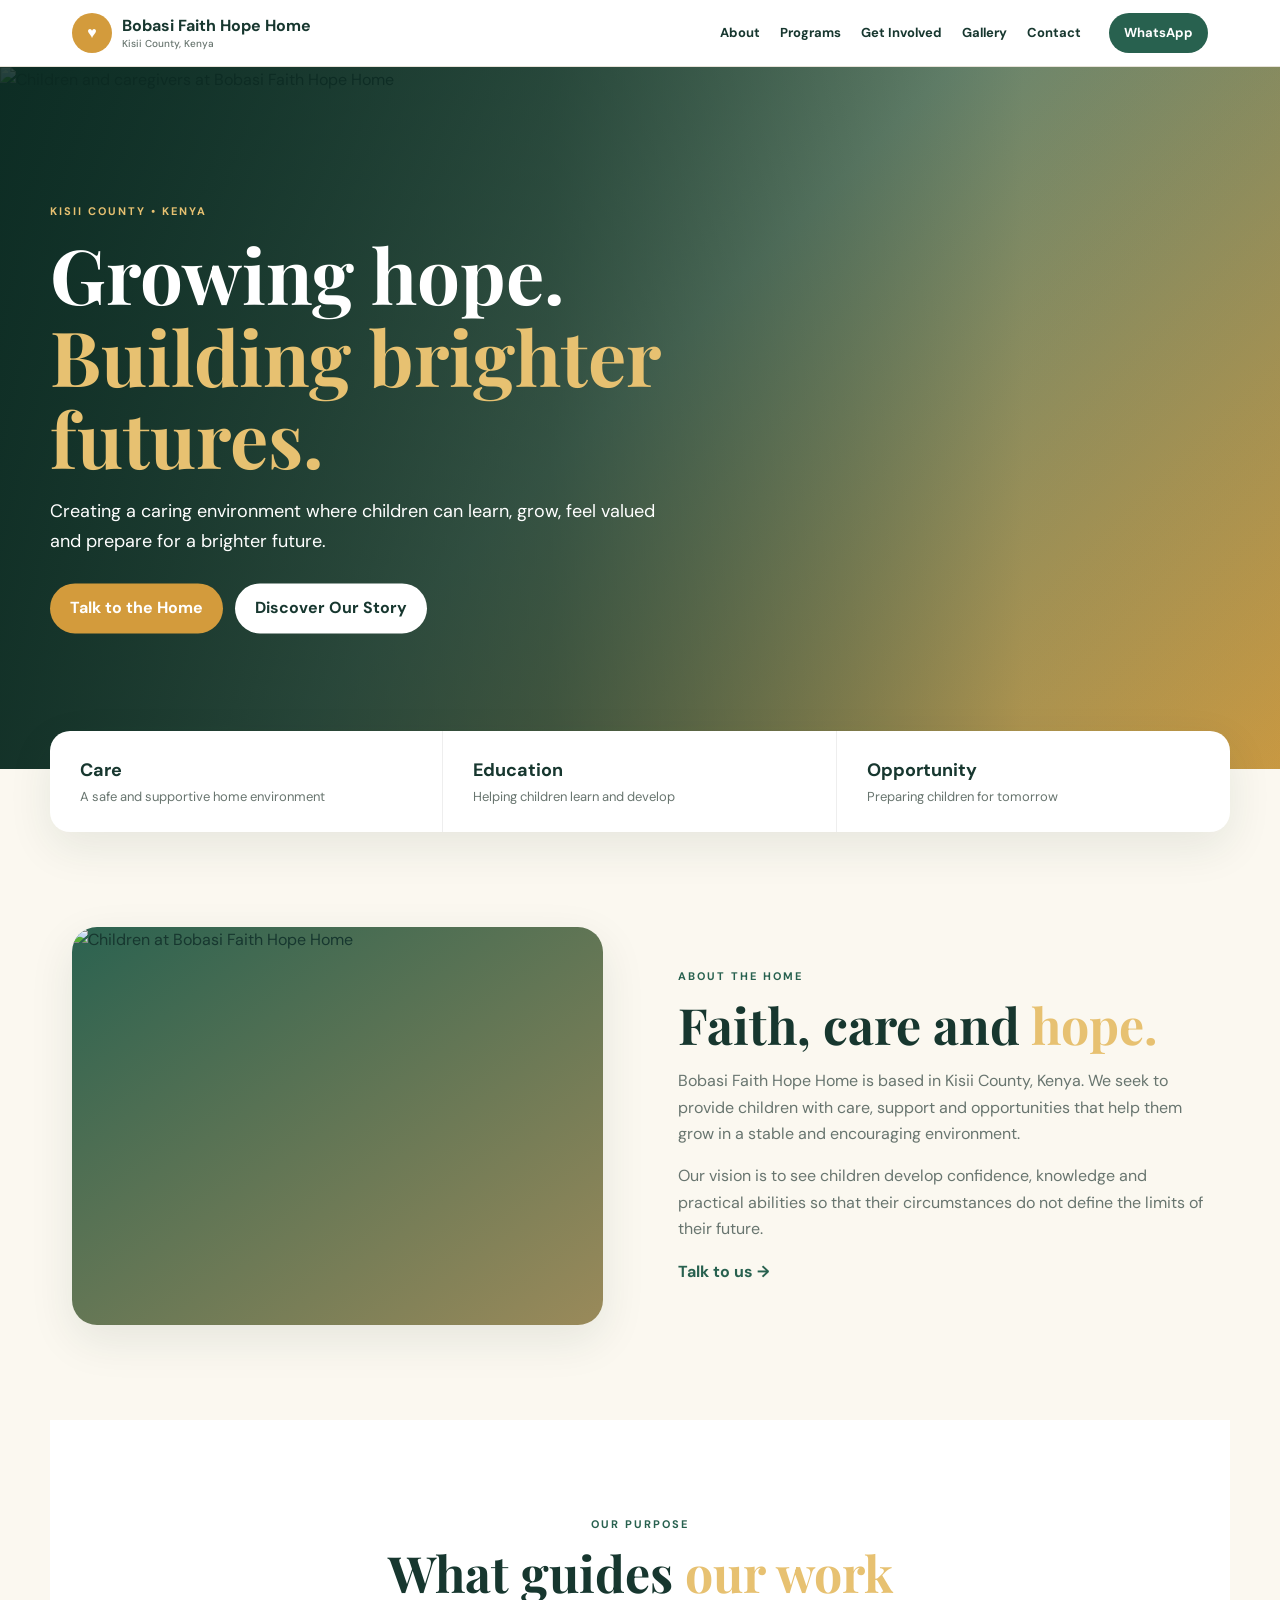
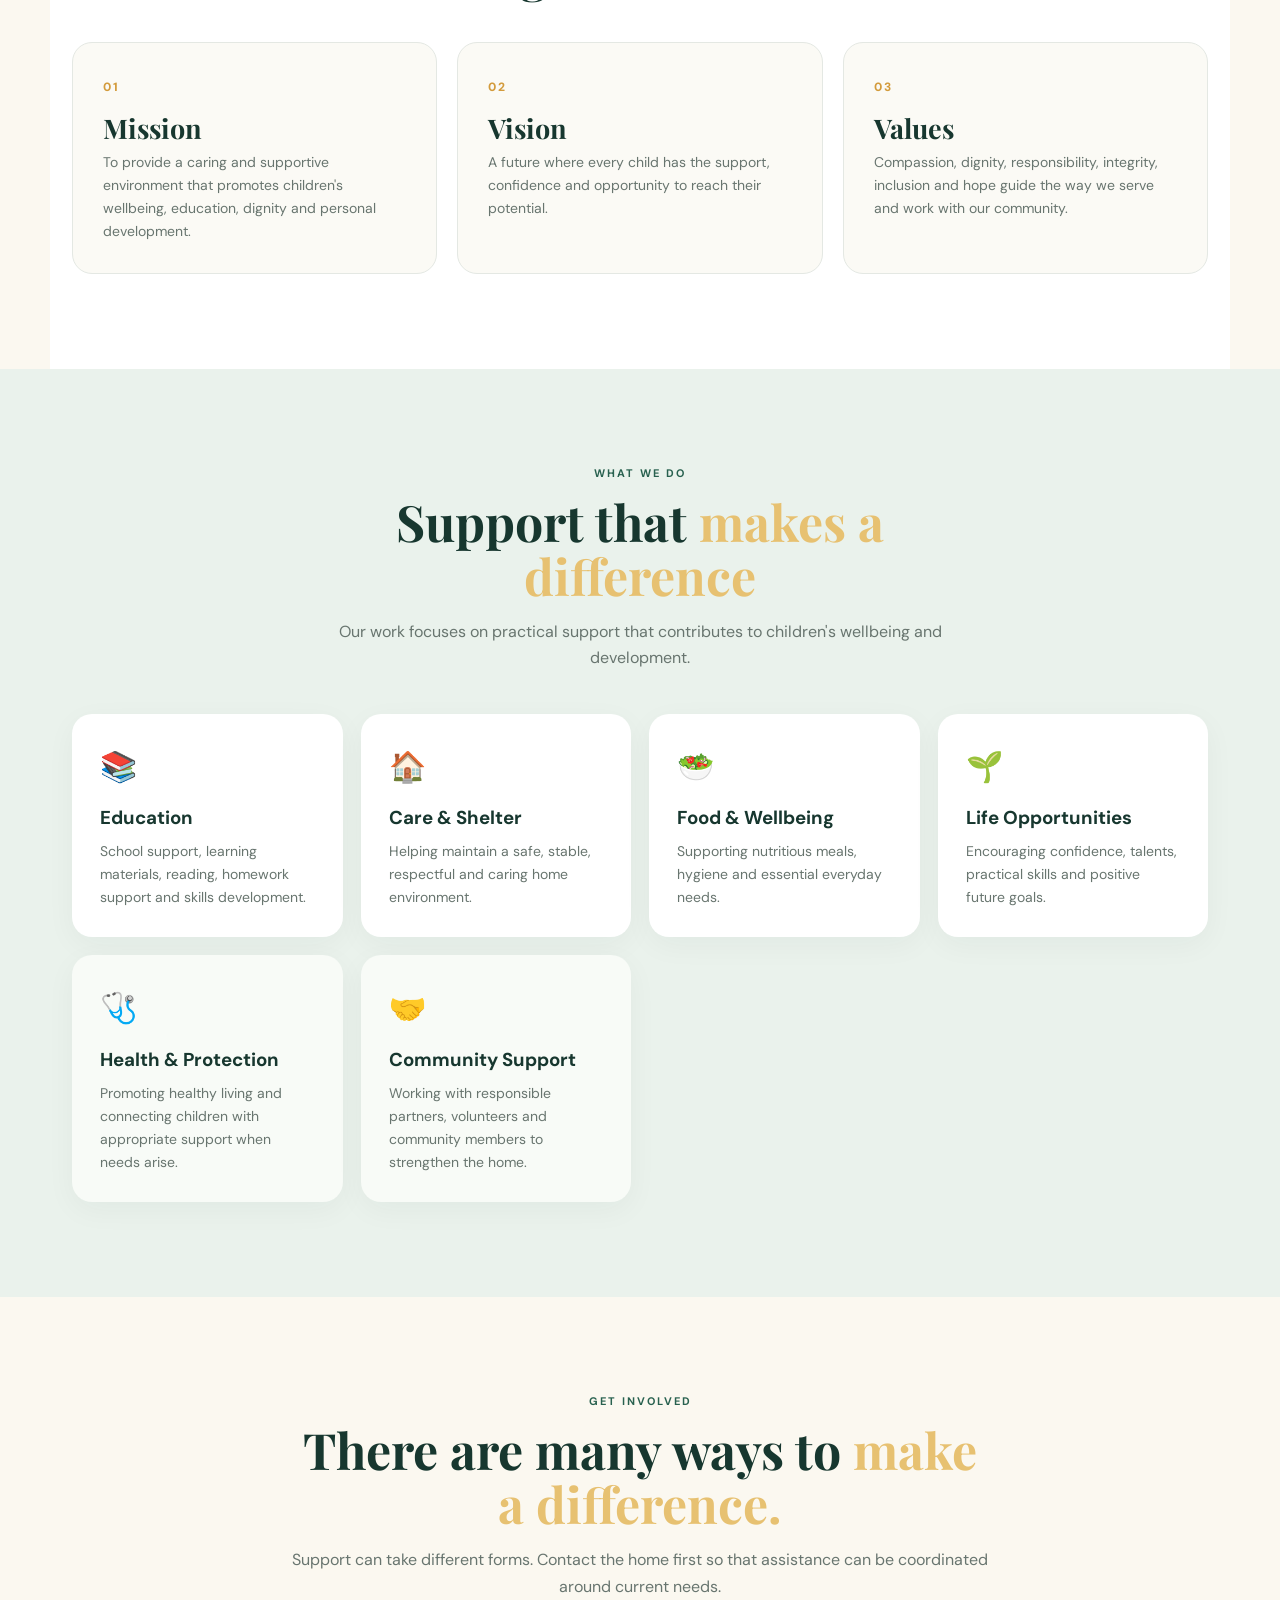
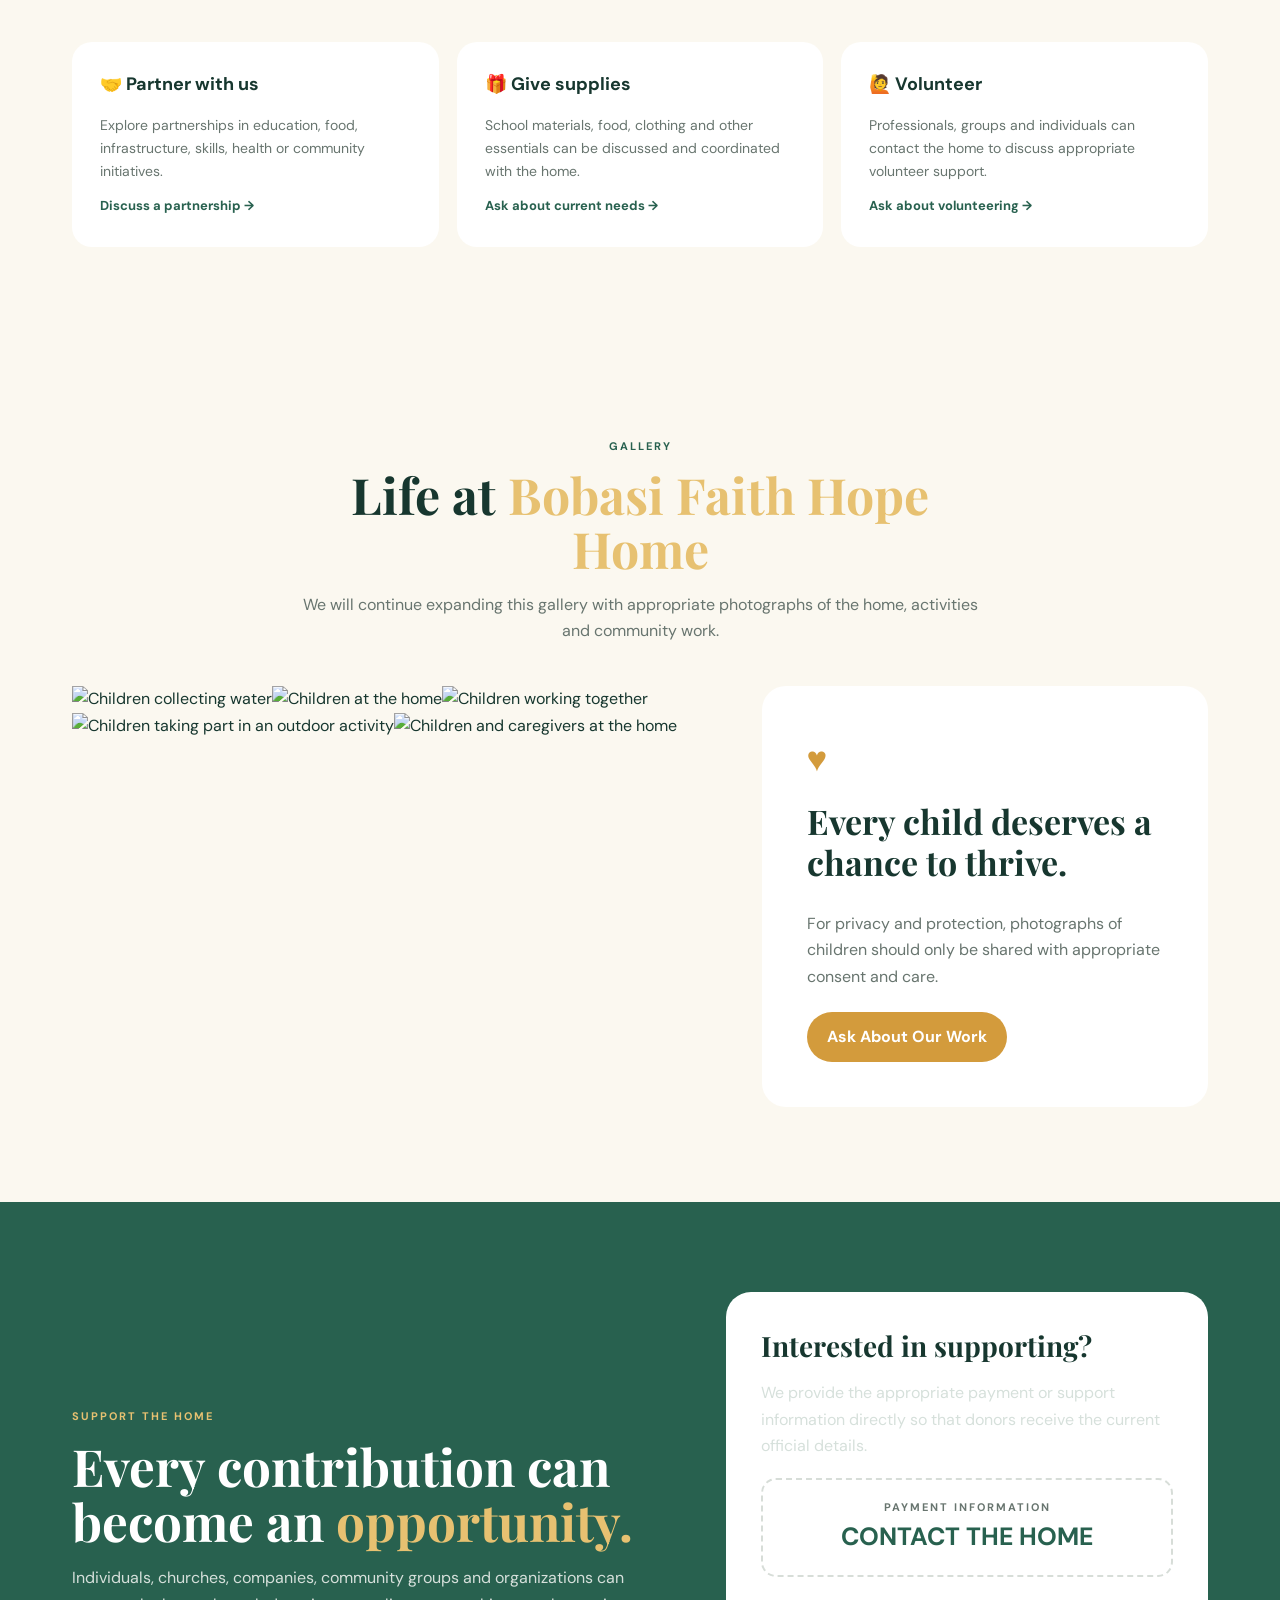
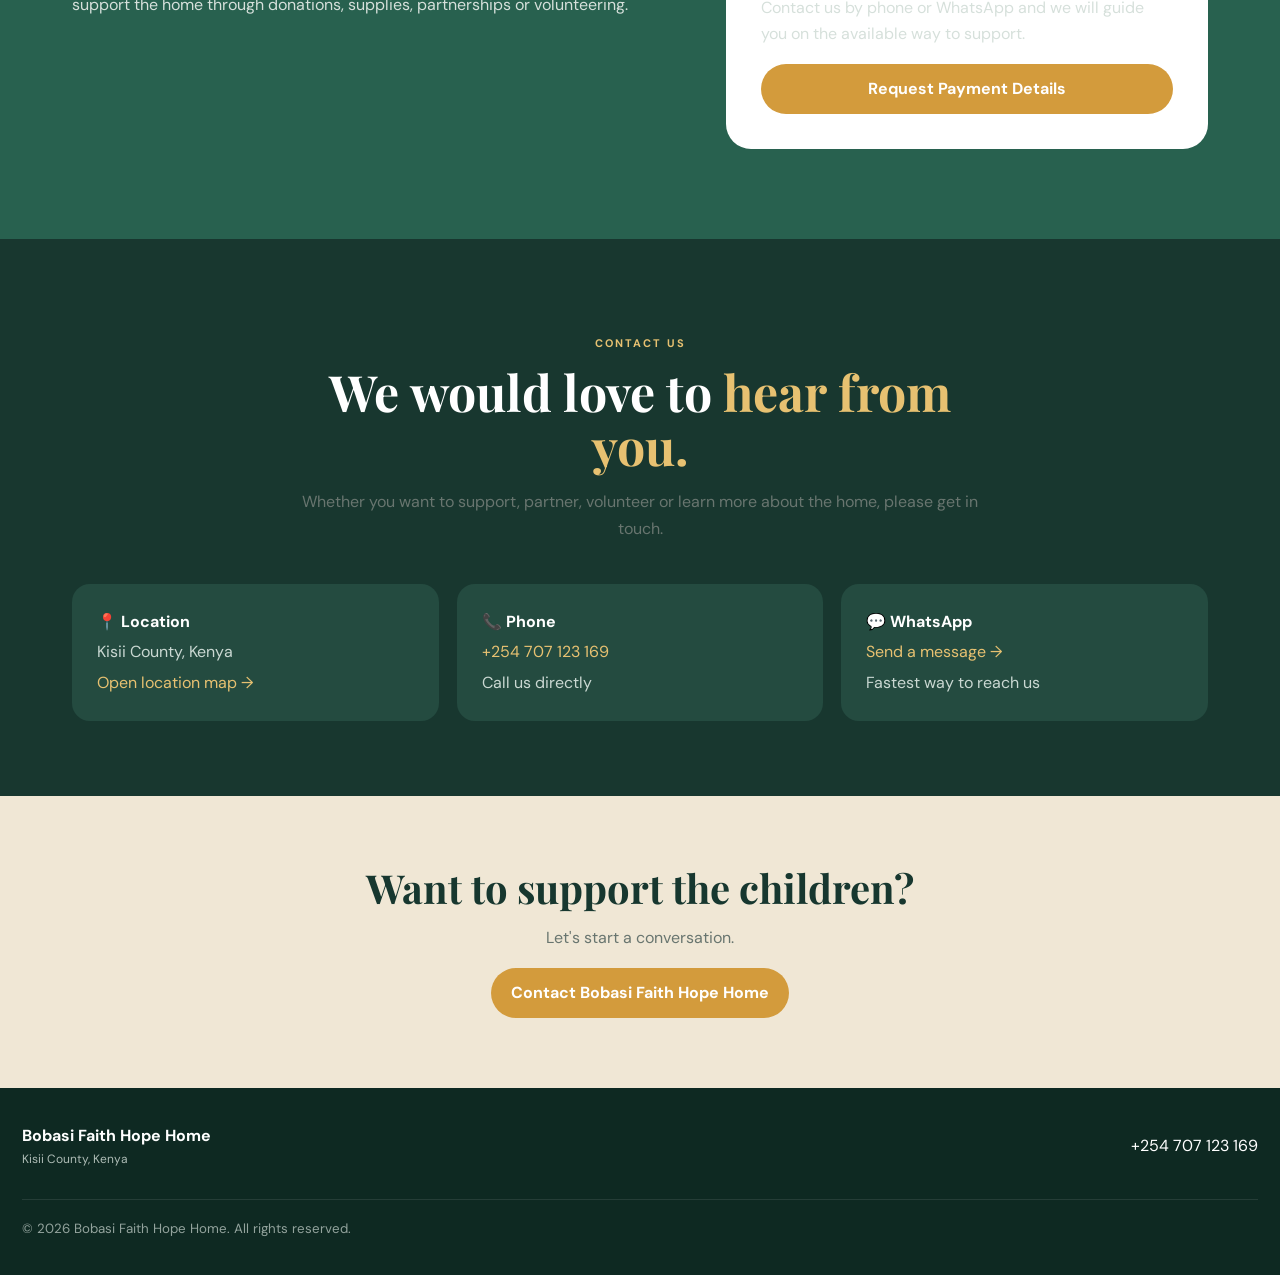
==== commit 4a66fec8: "Add real home photographs to hero and gallery" ====
--- a/index.html
+++ b/index.html
@@ -17,7 +17,7 @@
 
 <main>
 <section class="hero" id="home">
-  <div class="heroVisual" aria-label="Bobasi Faith Hope Home"></div><div class="shade"></div>
+  <div class="heroVisual"><img src="assets/photo1.jpg" alt="Children and caregivers at Bobasi Faith Hope Home"></div><div class="shade"></div>
   <div class="heroText">
     <div class="tag">KISII COUNTY • KENYA</div>
     <h1>Growing hope.<br><em>Building brighter futures.</em></h1>
@@ -33,7 +33,7 @@
 </section>
 
 <section class="section split" id="about">
-  <div class="photo photoVisual" aria-label="Bobasi Faith Hope Home"></div>
+  <div class="photo photoVisual"><img src="assets/photo3.jpg" alt="Children at Bobasi Faith Hope Home"></div>
   <div>
     <div class="tag dark">ABOUT THE HOME</div><h2>Faith, care and <em>hope.</em></h2>
     <p>Bobasi Faith Hope Home is based in Kisii County, Kenya. We seek to provide children with care, support and opportunities that help them grow in a stable and encouraging environment.</p>
@@ -74,7 +74,7 @@
 
 <section class="section" id="gallery">
   <div class="center"><div class="tag dark">GALLERY</div><h2>Life at <em>Bobasi Faith Hope Home</em></h2><p>We will continue expanding this gallery with appropriate photographs of the home, activities and community work.</p></div>
-  <div class="gallery"><div class="galleryVisual" aria-label="Bobasi Faith Hope Home"></div><div class="galleryCard"><span>♥</span><h3>Every child deserves a chance to thrive.</h3><p>For privacy and protection, photographs of children should only be shared with appropriate consent and care.</p><a class="btn" href="https://wa.me/254707123169?text=Hello%20Bobasi%20Faith%20Hope%20Home%2C%20I%20would%20like%20more%20information%20about%20the%20home." target="_blank">Ask About Our Work</a></div></div>
+  <div class="gallery"><div class="photoGrid"><img src="assets/photo2.jpg" alt="Children collecting water"><img src="assets/photo3.jpg" alt="Children at the home"><img src="assets/photo4.jpg" alt="Children working together"><img src="assets/photo5.jpg" alt="Children taking part in an outdoor activity"><img src="assets/photo6.jpg" alt="Children and caregivers at the home"></div><div class="galleryCard"><span>♥</span><h3>Every child deserves a chance to thrive.</h3><p>For privacy and protection, photographs of children should only be shared with appropriate consent and care.</p><a class="btn" href="https://wa.me/254707123169?text=Hello%20Bobasi%20Faith%20Hope%20Home%2C%20I%20would%20like%20more%20information%20about%20the%20home." target="_blank">Ask About Our Work</a></div></div>
 </section>
 
 <section class="donate" id="support">
--- a/style.css
+++ b/style.css
@@ -2,4 +2,16 @@
 :root{--ink:#17372f;--green:#28614f;--gold:#d39b3c;--cream:#fbf8f0;--pale:#eaf2ec;--muted:#68756f}
 *{box-sizing:border-box}html{scroll-behavior:smooth}body{margin:0;font-family:"DM Sans",Arial,sans-serif;color:var(--ink);background:var(--cream);line-height:1.65}.top{position:sticky;top:0;z-index:50;background:#fffffff2;backdrop-filter:blur(10px);border-bottom:1px solid #e7e3d9}.nav{max-width:1180px;margin:auto;padding:13px 22px;display:flex;align-items:center;gap:28px}.logo{display:flex;align-items:center;gap:10px;text-decoration:none;color:var(--ink);font-weight:700;line-height:1.1}.logo b{display:grid;place-items:center;width:40px;height:40px;border-radius:50%;background:var(--gold);color:white}.logo small{display:block;color:var(--muted);font-size:10px;margin-top:4px;font-weight:500}.nav nav{margin-left:auto;display:flex;gap:20px}.nav nav a{color:var(--ink);text-decoration:none;font-size:13px;font-weight:700}.btn{display:inline-flex;align-items:center;justify-content:center;background:var(--gold);color:#fff;text-decoration:none;border-radius:999px;padding:12px 20px;font-weight:700;border:0}.btn.small{padding:9px 15px;font-size:13px;background:var(--green)}.btn.ghost{background:#fff;color:var(--ink)}.hero{height:min(720px,78vh);min-height:570px;position:relative;overflow:hidden}.heroVisual{width:100%;height:100%;background:linear-gradient(135deg,#244f43 0%,#6e8b73 48%,#d5a044 100%)}.shade{position:absolute;inset:0;background:linear-gradient(90deg,#09271fdc 0%,#09271f91 43%,#09271f10 80%)}.heroText{position:absolute;z-index:2;top:50%;transform:translateY(-50%);left:max(22px,calc((100% - 1180px)/2));max-width:680px;color:#fff}.tag{letter-spacing:2px;font-size:11px;font-weight:700;color:#e7c171;margin-bottom:13px}.tag.dark{color:var(--green)}h1,h2{font-family:"Playfair Display",serif;line-height:1.08;margin:0}h1{font-size:clamp(44px,6vw,76px)}h1 em,h2 em{font-style:normal;color:#e7c171}.heroText p{font-size:18px;max-width:620px}.actions{display:flex;gap:12px;margin-top:26px}.trust{max-width:1180px;margin:-38px auto 0;position:relative;z-index:5;background:white;border-radius:20px;box-shadow:0 15px 45px #17372f17;display:grid;grid-template-columns:repeat(3,1fr);overflow:hidden}.trust div{padding:25px 30px;border-right:1px solid #eee}.trust div:last-child{border:0}.trust strong,.trust span{display:block}.trust strong{font-size:18px}.trust span{font-size:13px;color:var(--muted)}.section{max-width:1180px;margin:auto;padding:95px 22px}.split{display:grid;grid-template-columns:1fr 1fr;gap:75px;align-items:center}.photo{overflow:hidden;border-radius:25px;box-shadow:0 15px 45px #17372f18}.photo img{width:100%;display:block;aspect-ratio:4/3;object-fit:cover}.photoVisual{aspect-ratio:4/3;background:linear-gradient(145deg,#2b6250,#9a8a5a)}.section h2,.center h2{font-size:clamp(35px,4vw,50px)}.section p{color:var(--muted)}.link{color:var(--green);font-weight:700;text-decoration:none}.pale{max-width:none;background:var(--pale);padding-left:max(22px,calc((100% - 1136px)/2));padding-right:max(22px,calc((100% - 1136px)/2))}.center{text-align:center;max-width:700px;margin:0 auto 42px}.center p{margin-bottom:0}.cards{display:grid;grid-template-columns:repeat(4,1fr);gap:18px}.cards article{background:white;border-radius:20px;padding:28px;box-shadow:0 8px 30px #17372f0b}.cards i{font-style:normal;font-size:30px}.cards h3{margin:12px 0 6px}.cards p{font-size:14px;margin:0}.gallery{display:grid;grid-template-columns:1.5fr 1fr;gap:20px}.galleryVisual{width:100%;height:100%;min-height:430px;border-radius:24px;background:linear-gradient(145deg,#315f50,#b18a4a)}.galleryCard{background:#fff;border-radius:24px;padding:45px;display:flex;flex-direction:column;justify-content:center}.galleryCard span{font-size:35px;color:var(--gold)}.galleryCard h3{font:700 34px/1.2 "Playfair Display",serif;margin:12px 0}.galleryCard p{margin-bottom:22px}.galleryCard .btn{align-self:flex-start}.donate{background:var(--green);color:white}.donateInner{max-width:1180px;margin:auto;padding:90px 22px;display:grid;grid-template-columns:1.1fr .9fr;gap:65px;align-items:center}.donate h2{font-size:clamp(36px,4vw,54px)}.donate p{color:#d6e0db}.donateBox{background:white;color:var(--ink);padding:35px;border-radius:25px}.donateBox h3{font:700 28px "Playfair Display",serif;margin:0}.donateBox .note{font-size:12px;color:#8a5b25;background:#fff4dc;padding:10px;border-radius:10px}.mpesa{border:2px dashed #d7ddd8;border-radius:15px;padding:18px;text-align:center;margin:18px 0}.mpesa b{display:block;font-size:11px;letter-spacing:2px;color:var(--muted)}.mpesa strong{font-size:25px;color:var(--green)}.donateBox .btn{width:100%}.help{display:grid;grid-template-columns:repeat(3,1fr);gap:18px}.help>div{background:white;border-radius:20px;padding:28px}.help b{font-size:18px}.help p{font-size:14px;margin-bottom:0}.contact{background:#18372f;color:white}.contact .section{padding-bottom:75px}.contact h2{color:white}.contactGrid{display:grid;grid-template-columns:repeat(3,1fr);gap:18px}.contactGrid>div{background:#244b40;padding:25px;border-radius:18px}.contactGrid b,.contactGrid span,.contactGrid a{display:block}.contactGrid span,.contactGrid a{color:#cad8d2;text-decoration:none;margin-top:4px}.cta{text-align:center;padding:70px 22px;background:#f0e7d5}.cta h2{font-size:40px}.cta p{color:var(--muted)}footer{background:#0e2922;color:white;padding:35px 22px;display:flex;align-items:center;gap:30px;flex-wrap:wrap}footer div:first-child{margin-right:auto}footer span{display:block;color:#aebcb6;font-size:12px}footer small{width:100%;border-top:1px solid #ffffff18;padding-top:18px;color:#93a39d}
 @media(max-width:900px){.nav nav{display:none}.nav .btn{margin-left:auto}.trust{margin:0 18px;grid-template-columns:1fr}.trust div{border-right:0;border-bottom:1px solid #eee}.split,.donateInner{grid-template-columns:1fr;gap:35px}.cards{grid-template-columns:repeat(2,1fr)}.gallery{grid-template-columns:1fr}.help,.contactGrid{grid-template-columns:1fr}.gallery>img{min-height:320px}.donateInner{padding-top:70px;padding-bottom:70px}}
-@media(max-width:560px){.nav{padding:10px 15px}.logo{font-size:13px}.hero{min-height:620px}.shade{background:linear-gradient(90deg,#09271fe8,#09271f35)}.heroText{left:20px;right:20px}.heroText p{font-size:16px}.actions{flex-direction:column;align-items:flex-start}.section{padding:65px 18px}.cards{grid-template-columns:1fr}.donateInner{padding-left:18px;padding-right:18px}.galleryCard,.donateBox{padding:28px}footer{flex-direction:column;align-items:flex-start}footer div:first-child{margin-right:0}}+@media(max-width:560px){.nav{padding:10px 15px}.logo{font-size:13px}.hero{min-height:620px}.shade{background:linear-gradient(90deg,#09271fe8,#09271f35)}.heroText{left:20px;right:20px}.heroText p{font-size:16px}.actions{flex-direction:column;align-items:flex-start}.section{padding:65px 18px}.cards{grid-template-columns:1fr}.donateInner{padding-left:18px;padding-right:18px}.galleryCard,.donateBox{padding:28px}footer{flex-direction:column;align-items:flex-start}footer div:first-child{margin-right:0}}
+/* Enhanced sections */
+.values{background:#fff}
+.valueGrid{display:grid;grid-template-columns:repeat(3,1fr);gap:20px}
+.valueGrid>div{padding:30px;border:1px solid #e4e8e3;border-radius:20px;background:#fbfaf5}
+.valueGrid span{font-size:12px;font-weight:800;letter-spacing:2px;color:var(--gold)}
+.valueGrid h3{font:700 27px "Playfair Display",serif;margin:10px 0 5px}
+.valueGrid p{font-size:14px;margin:0}
+.help a{display:inline-block;margin-top:12px;font-size:13px}
+.cards article:nth-child(n+5){background:#f8fbf7}
+.contactGrid a{color:#e7c171!important}
+@media(max-width:900px){.valueGrid{grid-template-columns:1fr}.cards{grid-template-columns:repeat(2,1fr)}}
+@media(max-width:560px){.cards{grid-template-columns:1fr}.valueGrid>div{padding:24px}}
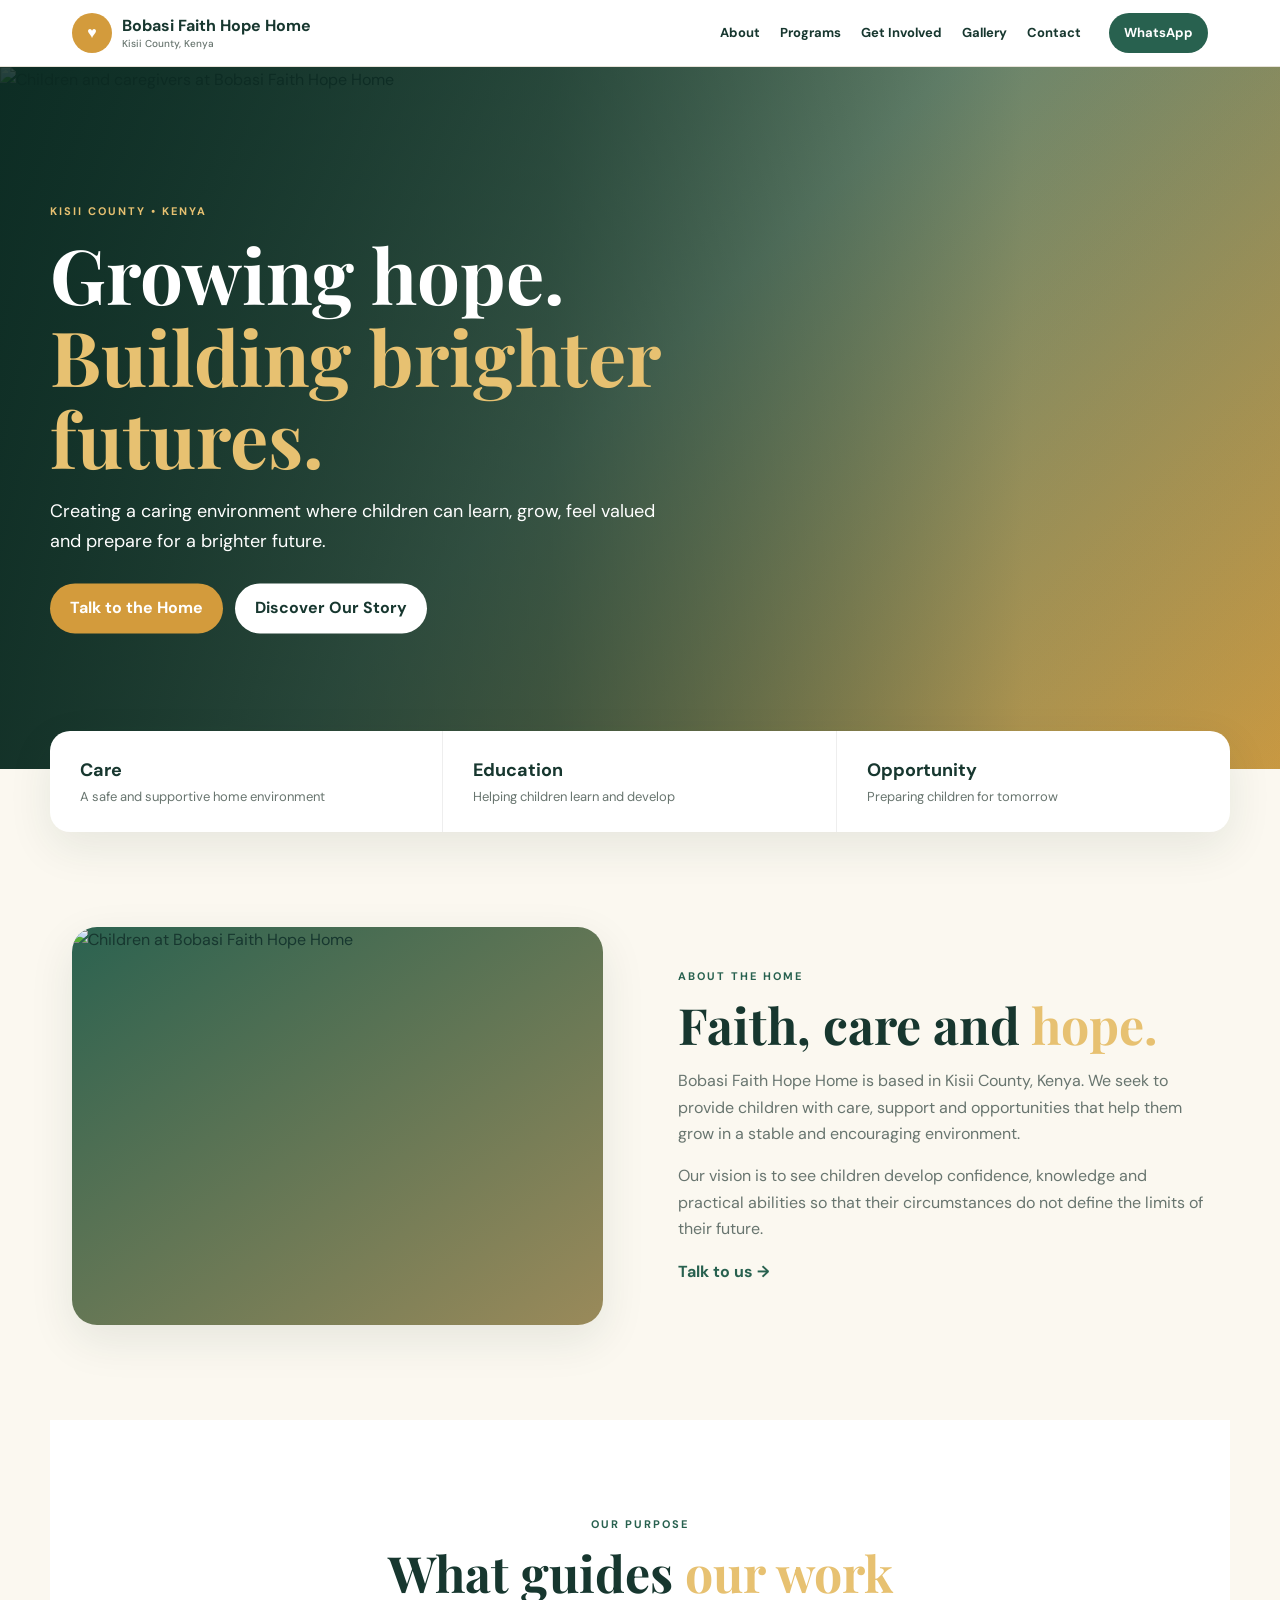
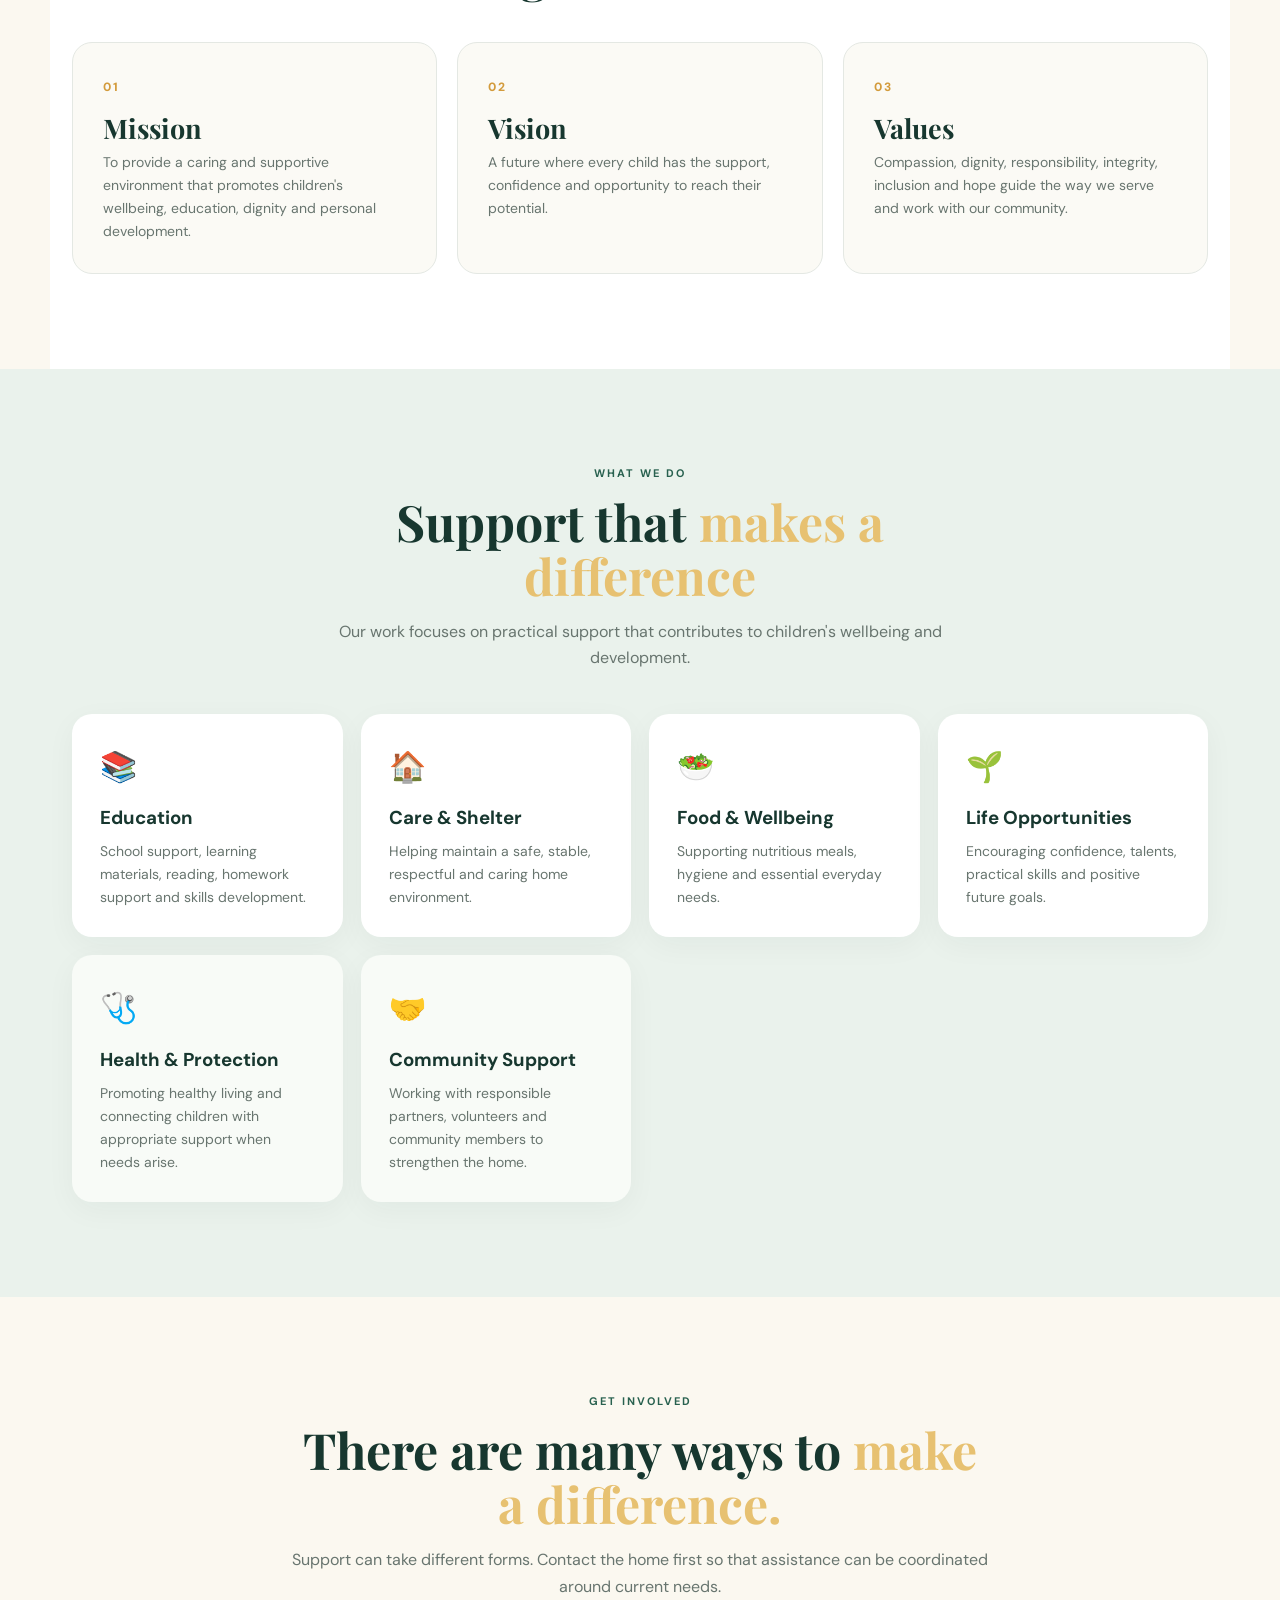
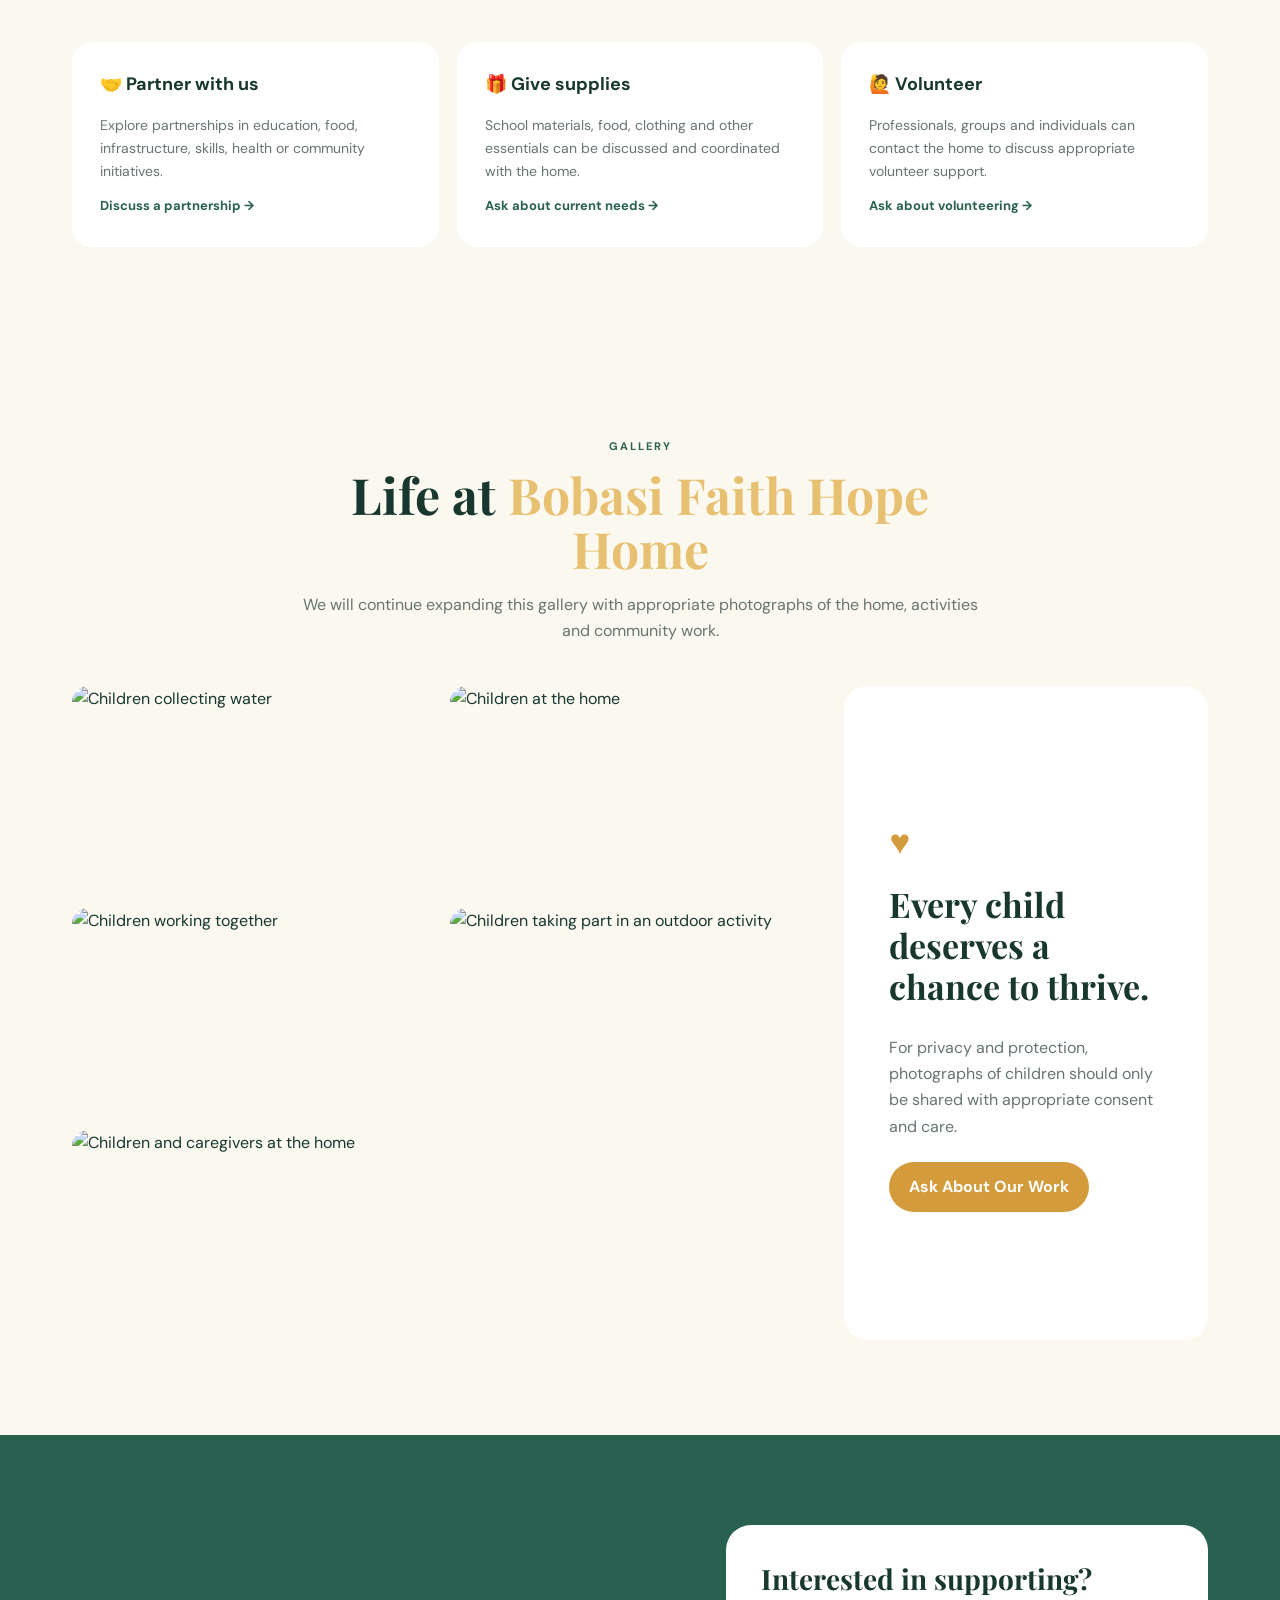
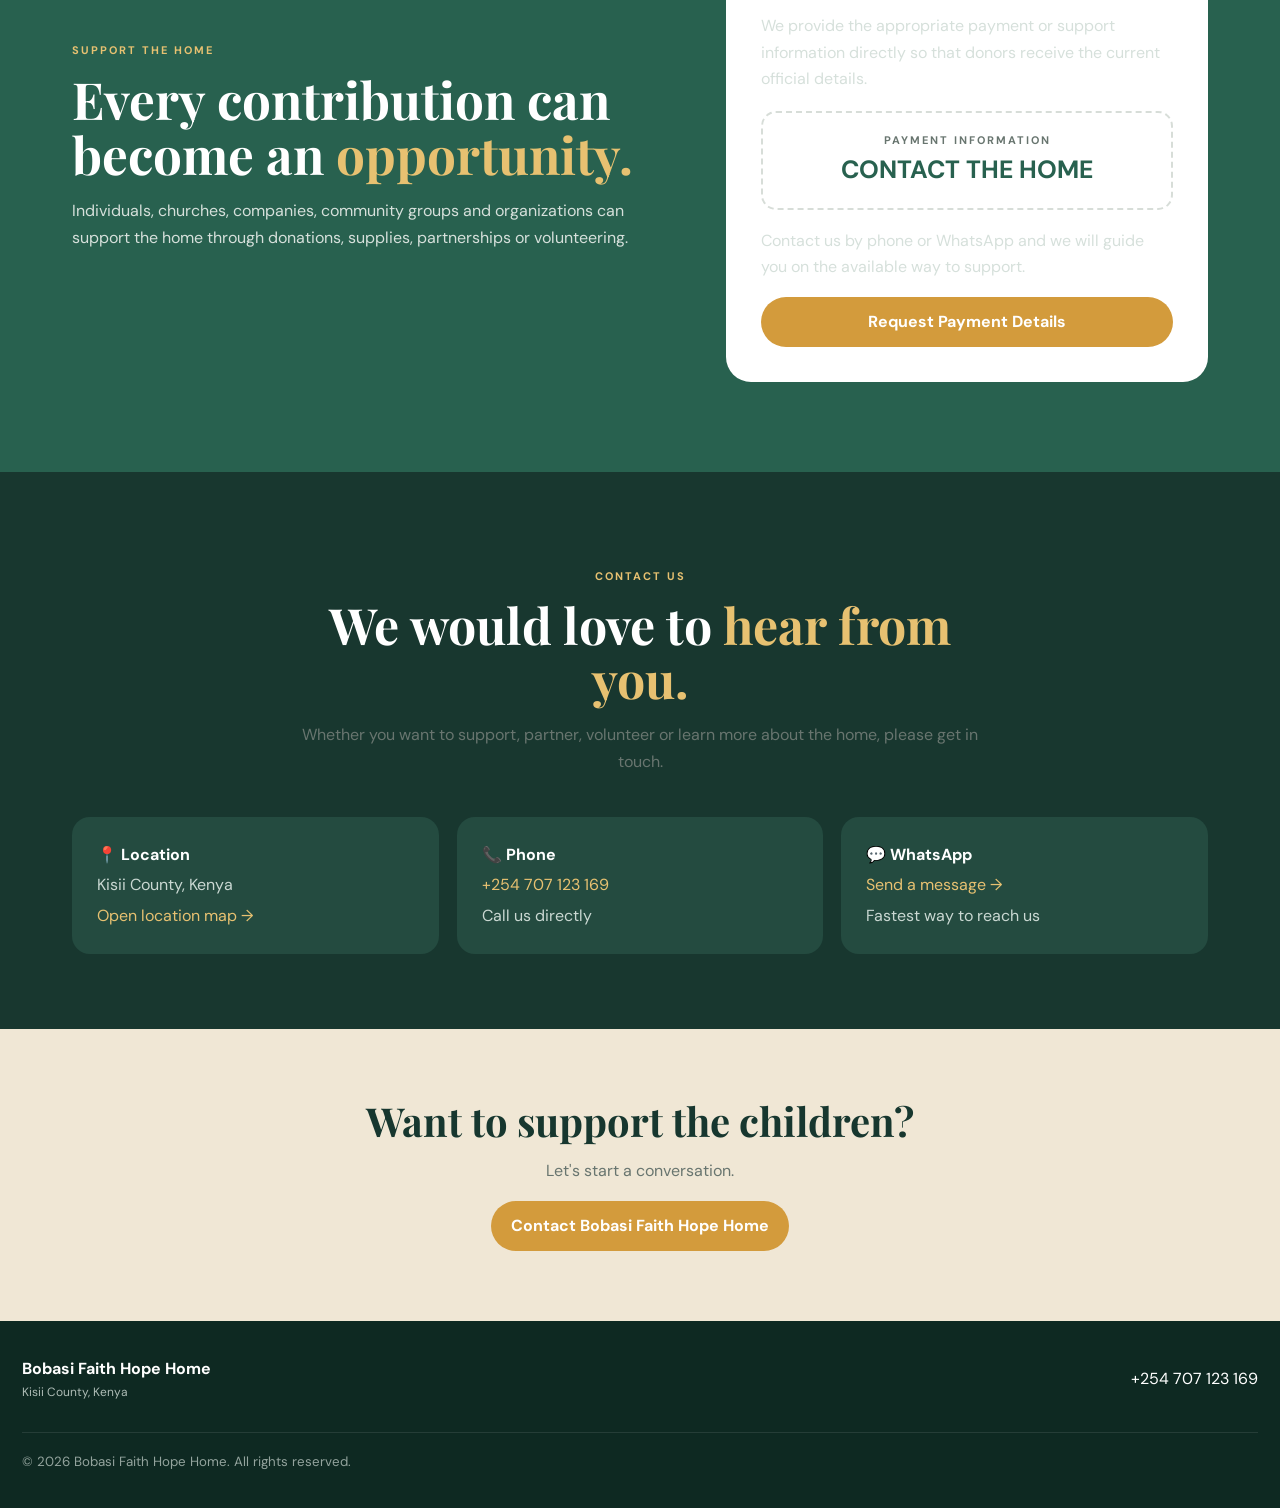
==== commit e3bbde2f: "Improve SEO and organization metadata for Bobasi Faith Hope Home" ====
--- a/index.html
+++ b/index.html
@@ -3,8 +3,27 @@
 <head>
 <meta charset="utf-8"><meta name="viewport" content="width=device-width,initial-scale=1">
 <title>Bobasi Faith Hope Home | Kisii County, Kenya</title>
-<meta name="description" content="Bobasi Faith Hope Home in Kisii County, Kenya — providing care, education, wellbeing and opportunities for children.">
+<meta name="description" content="Bobasi Faith Hope Home in Kisii County, Kenya — providing a caring home, education, wellbeing and opportunities for children. Learn how to support, partner, volunteer or contact the home.">
+<meta name="keywords" content="Bobasi Faith Hope Home, Bobasi, Kisii County, children home, children's home Kenya, orphanage Kisii, support children Kisii, community support Kenya">
+<meta name="author" content="Bobasi Faith Hope Home">
+<meta name="robots" content="index, follow">
+<link rel="canonical" href="https://nyarerukevin18-hue.github.io/bobasi-faith-hope-home/">
+<meta property="og:title" content="Bobasi Faith Hope Home | Kisii County, Kenya">
+<meta property="og:description" content="A caring home in Kisii County supporting children's care, education, wellbeing and opportunities.">
+<meta property="og:type" content="website">
+<meta property="og:url" content="https://nyarerukevin18-hue.github.io/bobasi-faith-hope-home/">
 <link rel="stylesheet" href="style.css">
+<script type="application/ld+json">
+{
+  "@context":"https://schema.org",
+  "@type":"NGO",
+  "name":"Bobasi Faith Hope Home",
+  "url":"https://nyarerukevin18-hue.github.io/bobasi-faith-hope-home/",
+  "description":"Bobasi Faith Hope Home in Kisii County, Kenya, providing care, education, wellbeing and opportunities for children.",
+  "telephone":"+254707123169",
+  "address":{"@type":"PostalAddress","addressLocality":"Kisii County","addressCountry":"KE"}
+}
+</script>
 </head>
 <body>
 <header class="top">
--- a/style.css
+++ b/style.css
@@ -15,3 +15,10 @@
 .contactGrid a{color:#e7c171!important}
 @media(max-width:900px){.valueGrid{grid-template-columns:1fr}.cards{grid-template-columns:repeat(2,1fr)}}
 @media(max-width:560px){.cards{grid-template-columns:1fr}.valueGrid>div{padding:24px}}
+
+.heroVisual img,.photoVisual img{width:100%;height:100%;object-fit:cover;display:block}
+.photoGrid{display:grid;grid-template-columns:repeat(2,1fr);gap:12px;flex:1}
+.photoGrid img{width:100%;height:210px;object-fit:cover;border-radius:16px;display:block}
+.gallery{display:flex;gap:28px;align-items:stretch}
+.galleryCard{flex:0 0 32%}
+@media(max-width:800px){.gallery{display:block}.photoGrid{margin-bottom:20px}.galleryCard{width:100%}}
